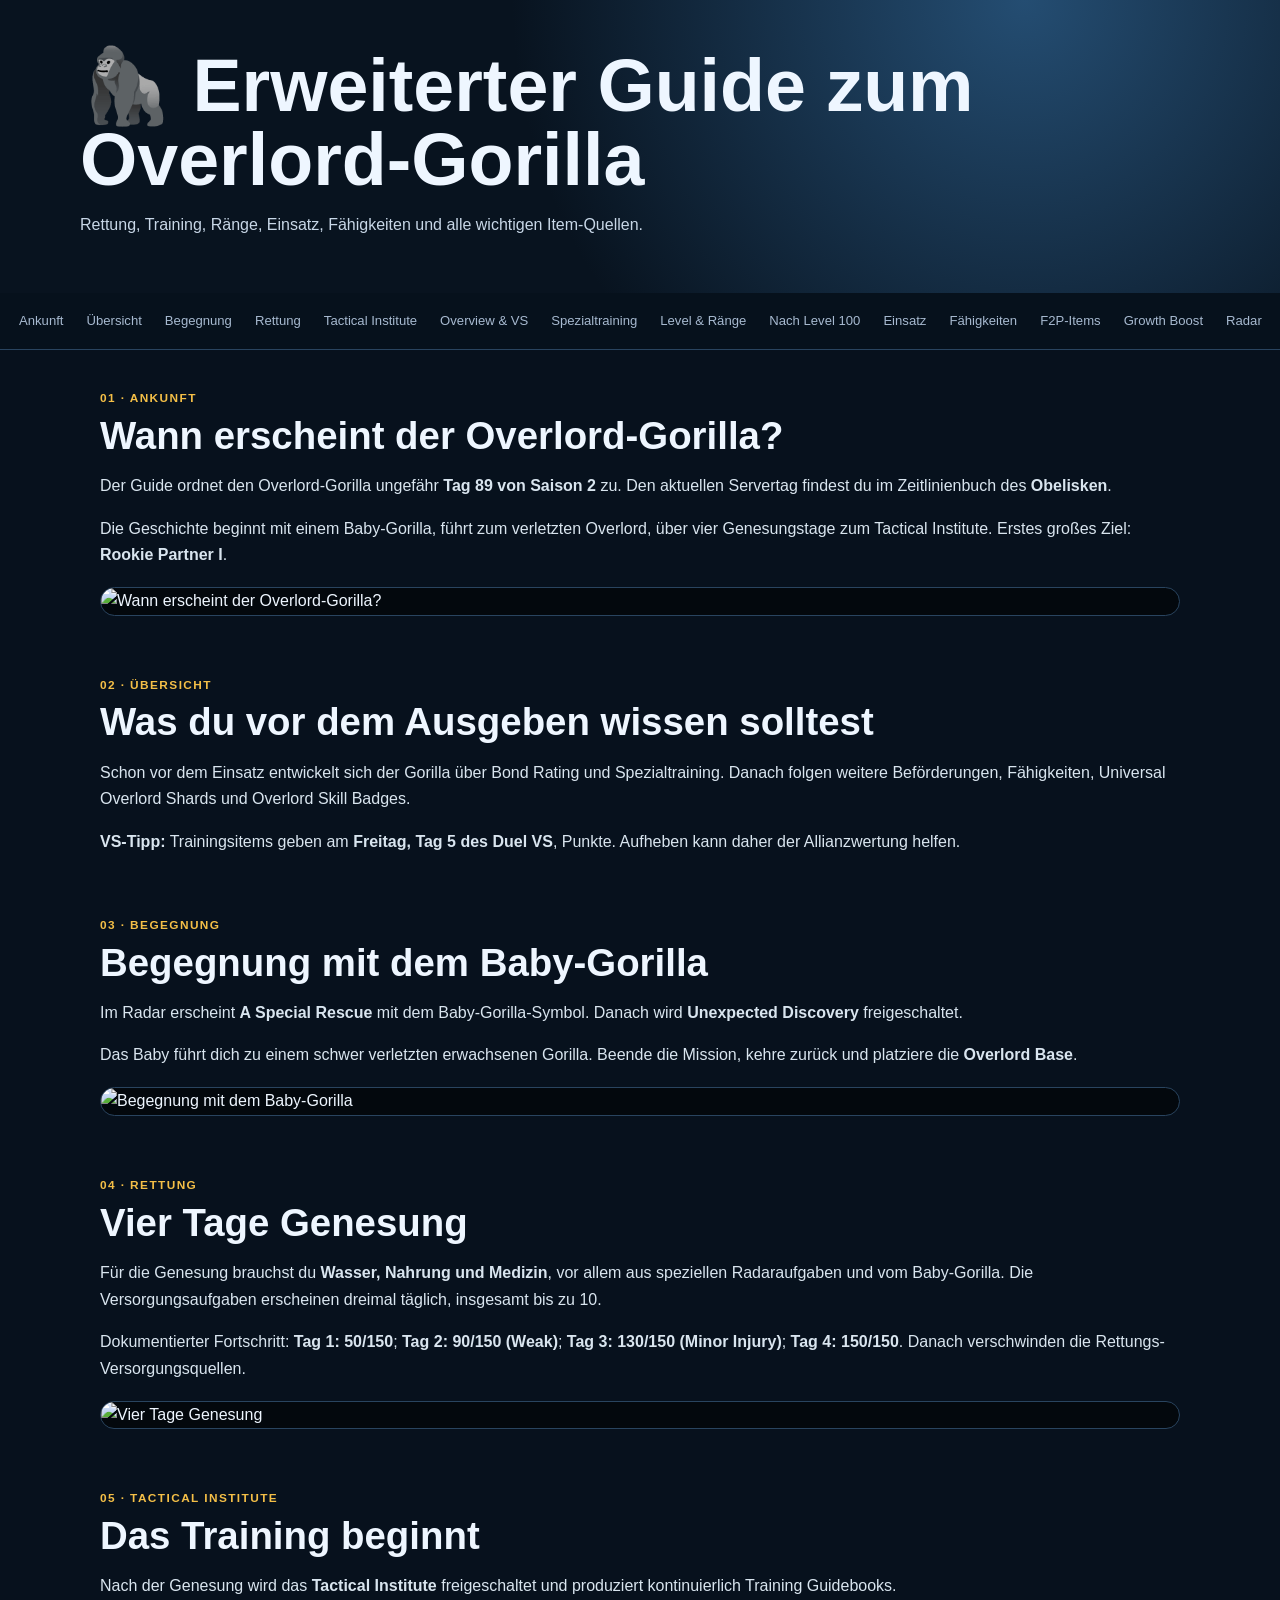
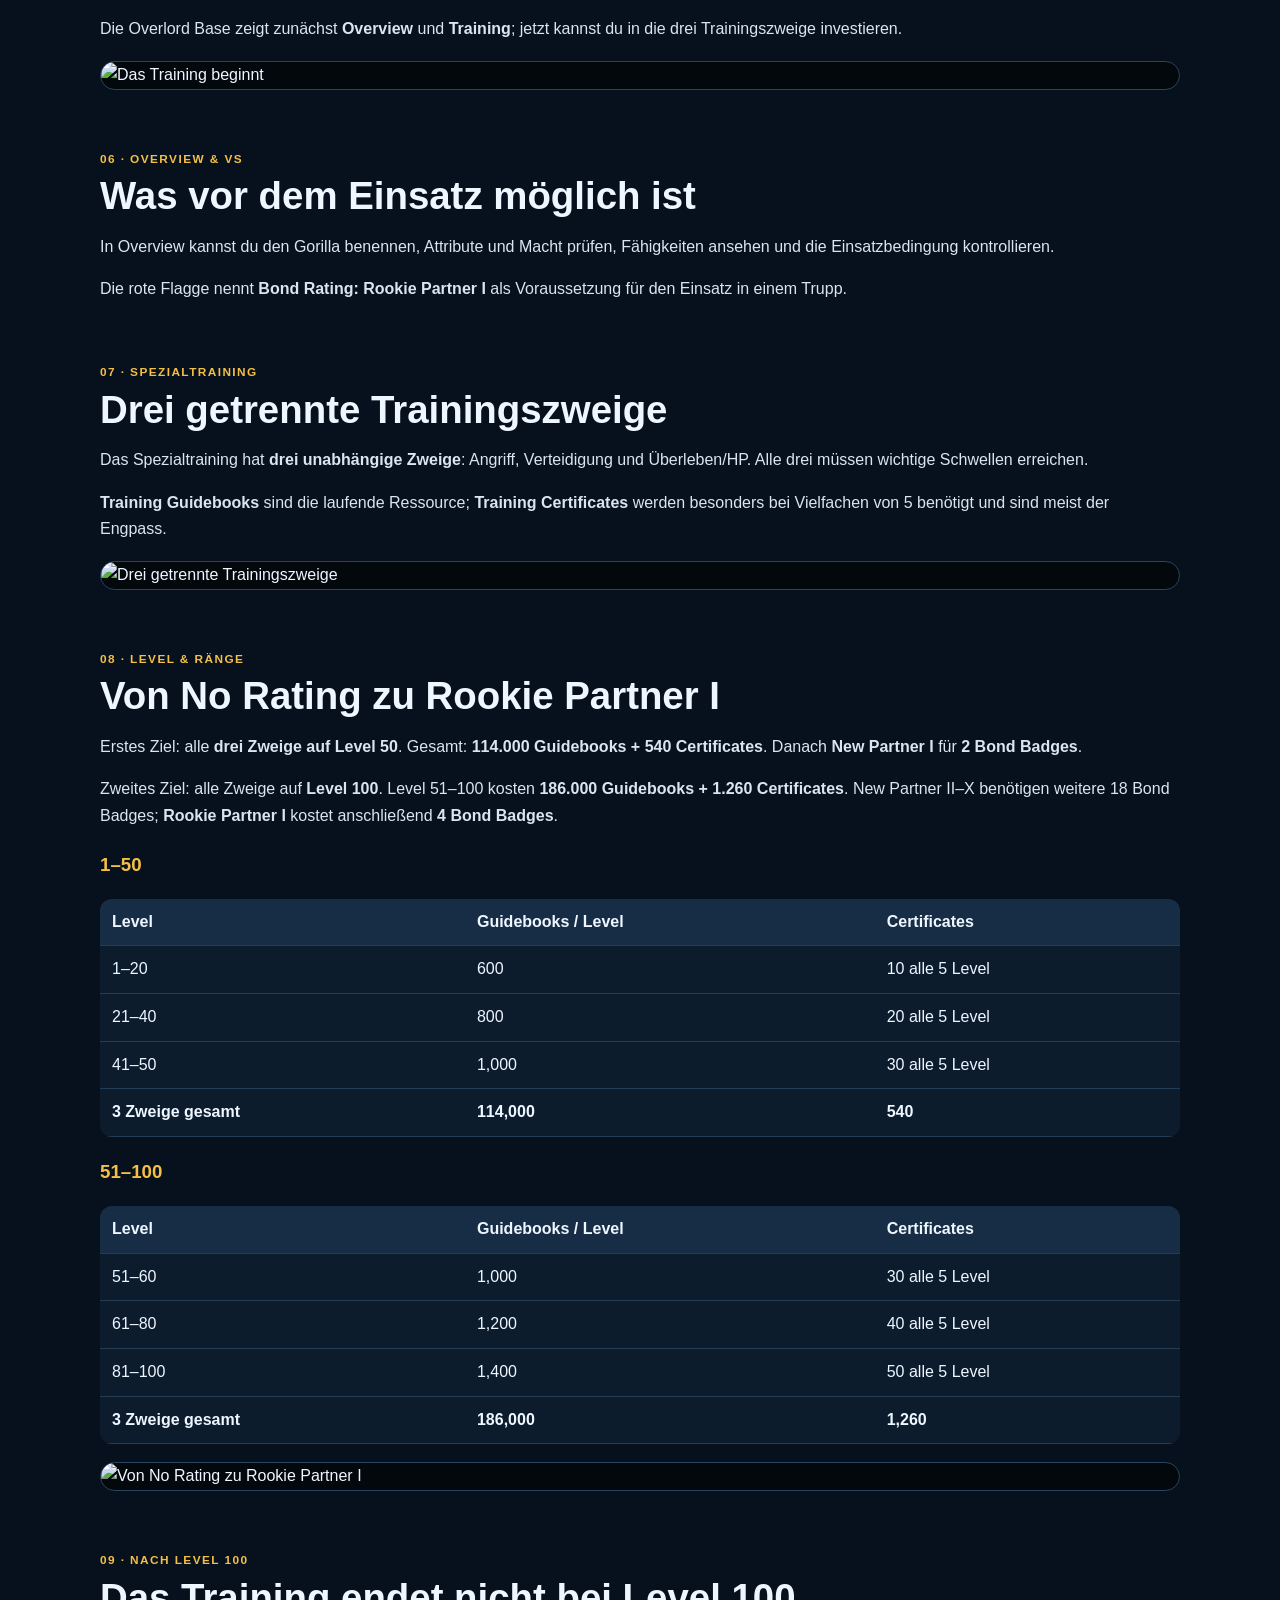
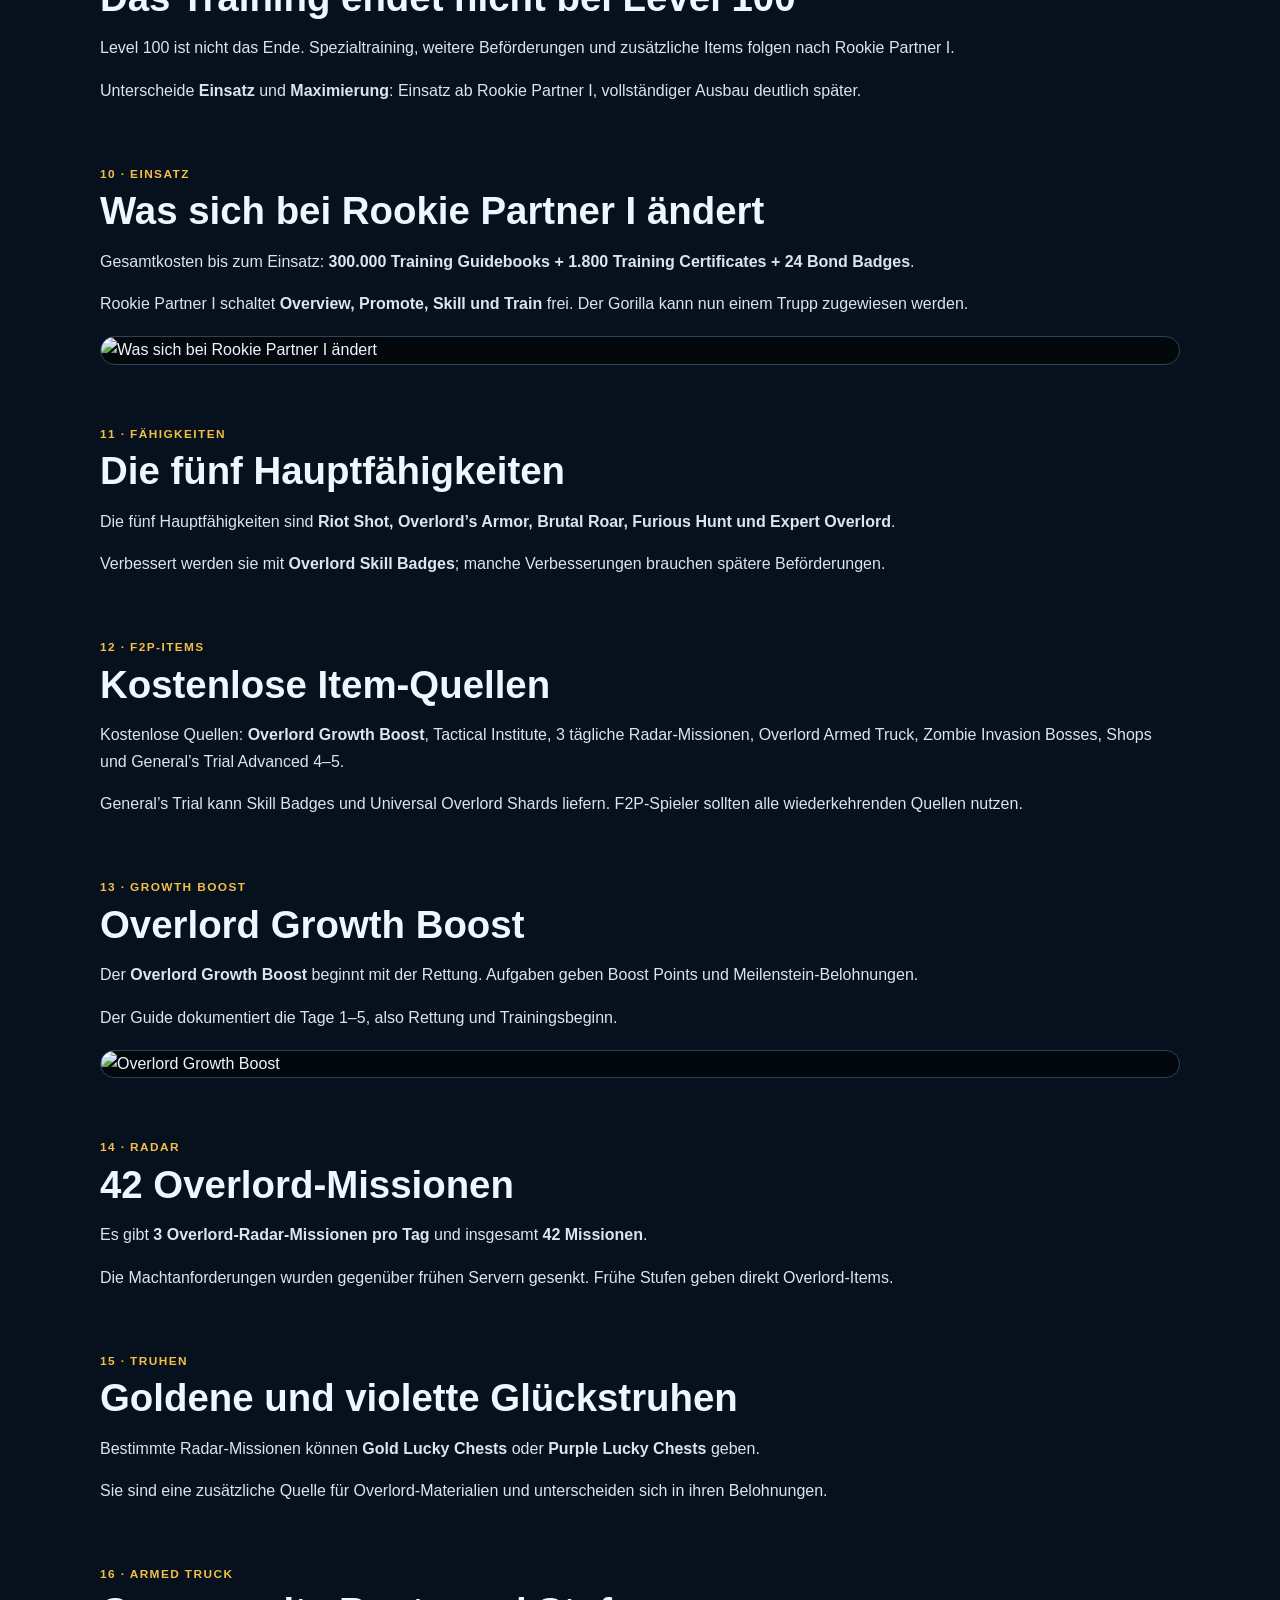
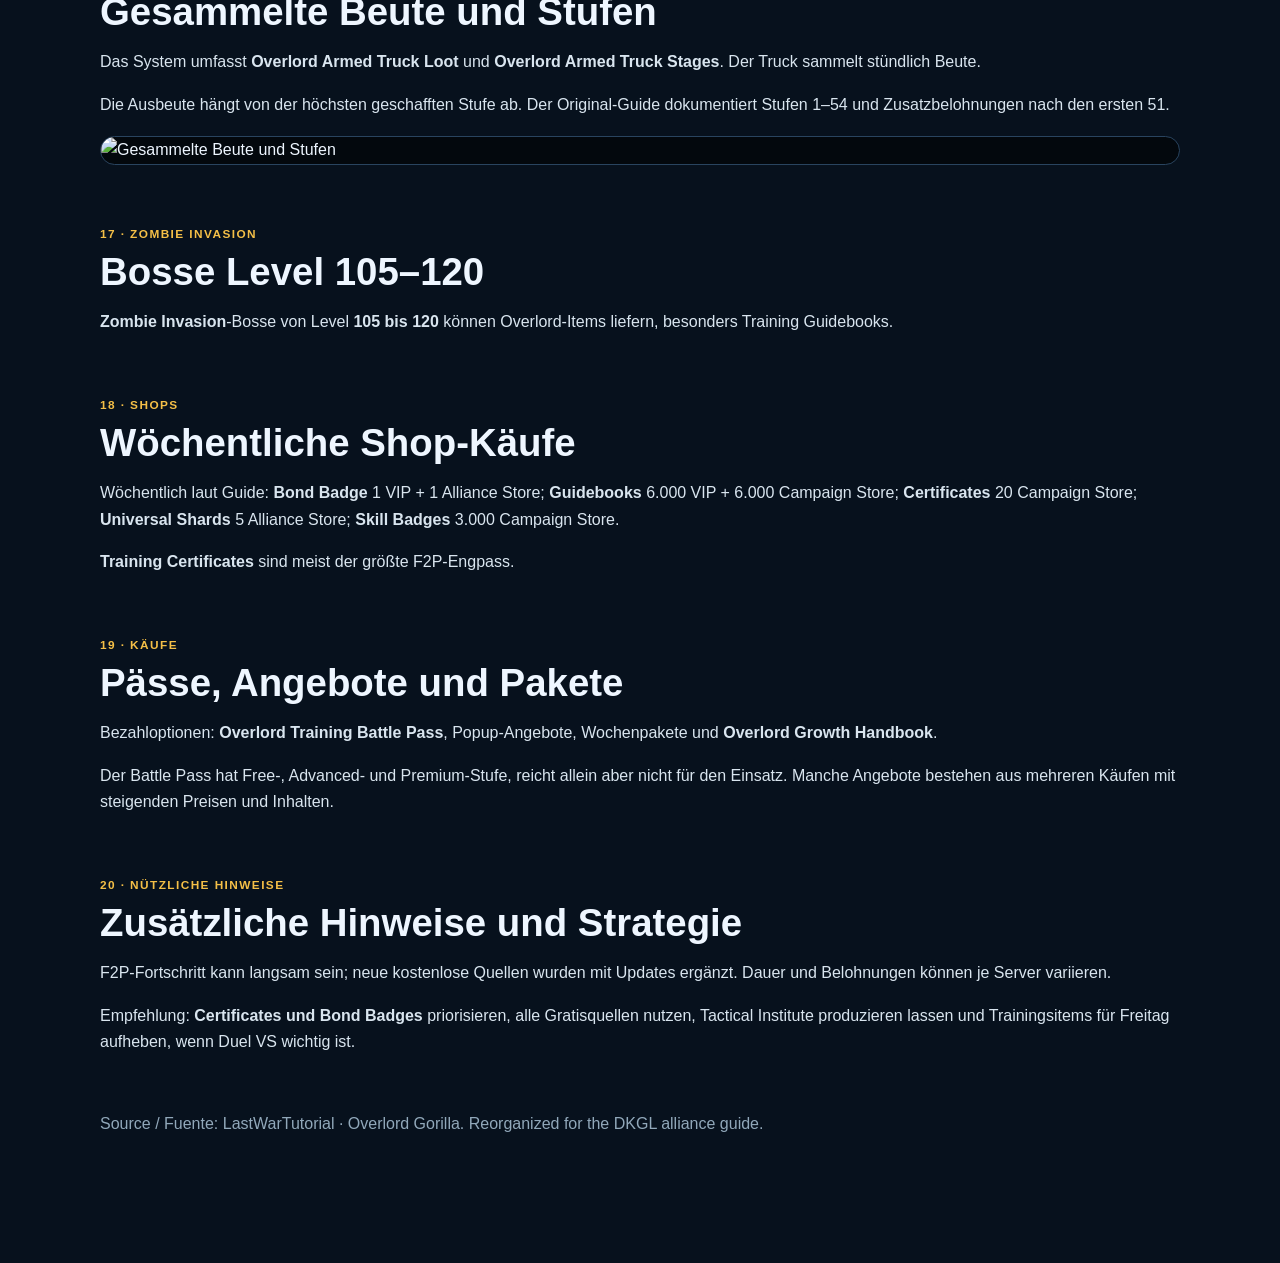
==== gorilla-guide-de.html @ 1a801346 "Add files via upload" ====
<!doctype html><html lang="de"><head><meta charset="utf-8"><meta name="viewport" content="width=device-width,initial-scale=1"><title>Erweiterter Guide zum Overlord-Gorilla</title><style>
:root{--bg:#07111d;--panel:#102338;--line:#29445f;--text:#eef6ff;--muted:#a7bad0;--gold:#f4bf47}*{box-sizing:border-box}html{scroll-behavior:smooth}body{margin:0;background:#07111d;color:var(--text);font-family:Inter,Segoe UI,Arial,sans-serif;line-height:1.67}header{padding:38px 24px;background:radial-gradient(circle at 80% 0,#244d72,transparent 32rem),#08131f}.wrap{max-width:1120px;margin:auto}h1{font-size:clamp(2.3rem,6vw,4.6rem);margin:.15em 0;line-height:1}header p{color:#c8d7e7;max-width:800px}nav{position:sticky;top:0;z-index:3;display:flex;gap:5px;overflow:auto;padding:10px;background:#07111df0;border-bottom:1px solid var(--line)}nav a{white-space:nowrap;text-decoration:none;color:var(--muted);padding:7px 9px;border-radius:8px;font-size:.82rem}nav a:hover{background:#12253a;color:white}main{max-width:1120px;margin:auto;padding:34px 20px 70px}section{margin-bottom:55px;scroll-margin-top:65px}h2{font-size:clamp(1.6rem,3vw,2.5rem);line-height:1.1;margin:.25rem 0 1rem}h3{color:var(--gold)}.eyebrow{color:var(--gold);font-size:.74rem;font-weight:900;letter-spacing:.12em;text-transform:uppercase}p{color:#d9e5ef}figure{margin:18px 0;border:1px solid var(--line);border-radius:16px;overflow:hidden;background:#03080d}figure img{display:block;width:100%;max-height:650px;object-fit:contain}table{width:100%;border-collapse:collapse;background:#0d1c2d;margin:15px 0;border-radius:12px;overflow:hidden}th,td{padding:10px 12px;border-bottom:1px solid #243d57;text-align:left}th{background:#172d46}@media(max-width:600px){main{padding:25px 13px 60px}}</style></head><body><header><div class="wrap"><h1>🦍 Erweiterter Guide zum Overlord-Gorilla</h1><p>Rettung, Training, Ränge, Einsatz, Fähigkeiten und alle wichtigen Item-Quellen.</p></div></header><nav><a href="#s1">Ankunft</a><a href="#s2">Übersicht</a><a href="#s3">Begegnung</a><a href="#s4">Rettung</a><a href="#s5">Tactical Institute</a><a href="#s6">Overview & VS</a><a href="#s7">Spezialtraining</a><a href="#s8">Level & Ränge</a><a href="#s9">Nach Level 100</a><a href="#s10">Einsatz</a><a href="#s11">Fähigkeiten</a><a href="#s12">F2P-Items</a><a href="#s13">Growth Boost</a><a href="#s14">Radar</a><a href="#s15">Truhen</a><a href="#s16">Armed Truck</a><a href="#s17">Zombie Invasion</a><a href="#s18">Shops</a><a href="#s19">Käufe</a><a href="#s20">Nützliche Hinweise</a></nav><main><section id="s1"><span class="eyebrow">01 · Ankunft</span><h2>Wann erscheint der Overlord-Gorilla?</h2><p>Der Guide ordnet den Overlord-Gorilla ungefähr <b>Tag 89 von Saison 2</b> zu. Den aktuellen Servertag findest du im Zeitlinienbuch des <b>Obelisken</b>.</p><p>Die Geschichte beginnt mit einem Baby-Gorilla, führt zum verletzten Overlord, über vier Genesungstage zum Tactical Institute. Erstes großes Ziel: <b>Rookie Partner I</b>.</p><figure><img loading="lazy" src="gorilla-radar-start.png" alt="Wann erscheint der Overlord-Gorilla?"></figure></section><section id="s2"><span class="eyebrow">02 · Übersicht</span><h2>Was du vor dem Ausgeben wissen solltest</h2><p>Schon vor dem Einsatz entwickelt sich der Gorilla über Bond Rating und Spezialtraining. Danach folgen weitere Beförderungen, Fähigkeiten, Universal Overlord Shards und Overlord Skill Badges.</p><p><b>VS-Tipp:</b> Trainingsitems geben am <b>Freitag, Tag 5 des Duel VS</b>, Punkte. Aufheben kann daher der Allianzwertung helfen.</p></section><section id="s3"><span class="eyebrow">03 · Begegnung</span><h2>Begegnung mit dem Baby-Gorilla</h2><p>Im Radar erscheint <b>A Special Rescue</b> mit dem Baby-Gorilla-Symbol. Danach wird <b>Unexpected Discovery</b> freigeschaltet.</p><p>Das Baby führt dich zu einem schwer verletzten erwachsenen Gorilla. Beende die Mission, kehre zurück und platziere die <b>Overlord Base</b>.</p><figure><img loading="lazy" src="gorilla-special-rescue.png" alt="Begegnung mit dem Baby-Gorilla"></figure></section><section id="s4"><span class="eyebrow">04 · Rettung</span><h2>Vier Tage Genesung</h2><p>Für die Genesung brauchst du <b>Wasser, Nahrung und Medizin</b>, vor allem aus speziellen Radaraufgaben und vom Baby-Gorilla. Die Versorgungsaufgaben erscheinen dreimal täglich, insgesamt bis zu 10.</p><p>Dokumentierter Fortschritt: <b>Tag 1: 50/150</b>; <b>Tag 2: 90/150 (Weak)</b>; <b>Tag 3: 130/150 (Minor Injury)</b>; <b>Tag 4: 150/150</b>. Danach verschwinden die Rettungs-Versorgungsquellen.</p><figure><img loading="lazy" src="gorilla-recovery.png" alt="Vier Tage Genesung"></figure></section><section id="s5"><span class="eyebrow">05 · Tactical Institute</span><h2>Das Training beginnt</h2><p>Nach der Genesung wird das <b>Tactical Institute</b> freigeschaltet und produziert kontinuierlich Training Guidebooks.</p><p>Die Overlord Base zeigt zunächst <b>Overview</b> und <b>Training</b>; jetzt kannst du in die drei Trainingszweige investieren.</p><figure><img loading="lazy" src="gorilla-recovery-complete.png" alt="Das Training beginnt"></figure></section><section id="s6"><span class="eyebrow">06 · Overview & VS</span><h2>Was vor dem Einsatz möglich ist</h2><p>In Overview kannst du den Gorilla benennen, Attribute und Macht prüfen, Fähigkeiten ansehen und die Einsatzbedingung kontrollieren.</p><p>Die rote Flagge nennt <b>Bond Rating: Rookie Partner I</b> als Voraussetzung für den Einsatz in einem Trupp.</p></section><section id="s7"><span class="eyebrow">07 · Spezialtraining</span><h2>Drei getrennte Trainingszweige</h2><p>Das Spezialtraining hat <b>drei unabhängige Zweige</b>: Angriff, Verteidigung und Überleben/HP. Alle drei müssen wichtige Schwellen erreichen.</p><p><b>Training Guidebooks</b> sind die laufende Ressource; <b>Training Certificates</b> werden besonders bei Vielfachen von 5 benötigt und sind meist der Engpass.</p><figure><img loading="lazy" src="gorilla-bond-training.png" alt="Drei getrennte Trainingszweige"></figure></section><section id="s8"><span class="eyebrow">08 · Level & Ränge</span><h2>Von No Rating zu Rookie Partner I</h2><p>Erstes Ziel: alle <b>drei Zweige auf Level 50</b>. Gesamt: <b>114.000 Guidebooks + 540 Certificates</b>. Danach <b>New Partner I</b> für <b>2 Bond Badges</b>.</p><p>Zweites Ziel: alle Zweige auf <b>Level 100</b>. Level 51–100 kosten <b>186.000 Guidebooks + 1.260 Certificates</b>. New Partner II–X benötigen weitere 18 Bond Badges; <b>Rookie Partner I</b> kostet anschließend <b>4 Bond Badges</b>.</p><h3>1–50</h3><table><tr><th>Level</th><th>Guidebooks / Level</th><th>Certificates</th></tr><tr><td>1–20</td><td>600</td><td>10 alle 5 Level</td></tr><tr><td>21–40</td><td>800</td><td>20 alle 5 Level</td></tr><tr><td>41–50</td><td>1,000</td><td>30 alle 5 Level</td></tr><tr><td><b>3 Zweige gesamt</b></td><td><b>114,000</b></td><td><b>540</b></td></tr></table><h3>51–100</h3><table><tr><th>Level</th><th>Guidebooks / Level</th><th>Certificates</th></tr><tr><td>51–60</td><td>1,000</td><td>30 alle 5 Level</td></tr><tr><td>61–80</td><td>1,200</td><td>40 alle 5 Level</td></tr><tr><td>81–100</td><td>1,400</td><td>50 alle 5 Level</td></tr><tr><td><b>3 Zweige gesamt</b></td><td><b>186,000</b></td><td><b>1,260</b></td></tr></table><figure><img loading="lazy" src="gorilla-level50-promotion.png" alt="Von No Rating zu Rookie Partner I"></figure></section><section id="s9"><span class="eyebrow">09 · Nach Level 100</span><h2>Das Training endet nicht bei Level 100</h2><p>Level 100 ist nicht das Ende. Spezialtraining, weitere Beförderungen und zusätzliche Items folgen nach Rookie Partner I.</p><p>Unterscheide <b>Einsatz</b> und <b>Maximierung</b>: Einsatz ab Rookie Partner I, vollständiger Ausbau deutlich später.</p></section><section id="s10"><span class="eyebrow">10 · Einsatz</span><h2>Was sich bei Rookie Partner I ändert</h2><p>Gesamtkosten bis zum Einsatz: <b>300.000 Training Guidebooks + 1.800 Training Certificates + 24 Bond Badges</b>.</p><p>Rookie Partner I schaltet <b>Overview, Promote, Skill und Train</b> frei. Der Gorilla kann nun einem Trupp zugewiesen werden.</p><figure><img loading="lazy" src="gorilla-rookie-promotion.png" alt="Was sich bei Rookie Partner I ändert"></figure></section><section id="s11"><span class="eyebrow">11 · Fähigkeiten</span><h2>Die fünf Hauptfähigkeiten</h2><p>Die fünf Hauptfähigkeiten sind <b>Riot Shot, Overlord’s Armor, Brutal Roar, Furious Hunt und Expert Overlord</b>.</p><p>Verbessert werden sie mit <b>Overlord Skill Badges</b>; manche Verbesserungen brauchen spätere Beförderungen.</p></section><section id="s12"><span class="eyebrow">12 · F2P-Items</span><h2>Kostenlose Item-Quellen</h2><p>Kostenlose Quellen: <b>Overlord Growth Boost</b>, Tactical Institute, 3 tägliche Radar-Missionen, Overlord Armed Truck, Zombie Invasion Bosses, Shops und General’s Trial Advanced 4–5.</p><p>General’s Trial kann Skill Badges und Universal Overlord Shards liefern. F2P-Spieler sollten alle wiederkehrenden Quellen nutzen.</p></section><section id="s13"><span class="eyebrow">13 · Growth Boost</span><h2>Overlord Growth Boost</h2><p>Der <b>Overlord Growth Boost</b> beginnt mit der Rettung. Aufgaben geben Boost Points und Meilenstein-Belohnungen.</p><p>Der Guide dokumentiert die Tage 1–5, also Rettung und Trainingsbeginn.</p><figure><img loading="lazy" src="gorilla-growth-boost.png" alt="Overlord Growth Boost"></figure></section><section id="s14"><span class="eyebrow">14 · Radar</span><h2>42 Overlord-Missionen</h2><p>Es gibt <b>3 Overlord-Radar-Missionen pro Tag</b> und insgesamt <b>42 Missionen</b>.</p><p>Die Machtanforderungen wurden gegenüber frühen Servern gesenkt. Frühe Stufen geben direkt Overlord-Items.</p></section><section id="s15"><span class="eyebrow">15 · Truhen</span><h2>Goldene und violette Glückstruhen</h2><p>Bestimmte Radar-Missionen können <b>Gold Lucky Chests</b> oder <b>Purple Lucky Chests</b> geben.</p><p>Sie sind eine zusätzliche Quelle für Overlord-Materialien und unterscheiden sich in ihren Belohnungen.</p></section><section id="s16"><span class="eyebrow">16 · Armed Truck</span><h2>Gesammelte Beute und Stufen</h2><p>Das System umfasst <b>Overlord Armed Truck Loot</b> und <b>Overlord Armed Truck Stages</b>. Der Truck sammelt stündlich Beute.</p><p>Die Ausbeute hängt von der höchsten geschafften Stufe ab. Der Original-Guide dokumentiert Stufen 1–54 und Zusatzbelohnungen nach den ersten 51.</p><figure><img loading="lazy" src="gorilla-armed-truck.png" alt="Gesammelte Beute und Stufen"></figure></section><section id="s17"><span class="eyebrow">17 · Zombie Invasion</span><h2>Bosse Level 105–120</h2><p><b>Zombie Invasion</b>-Bosse von Level <b>105 bis 120</b> können Overlord-Items liefern, besonders Training Guidebooks.</p></section><section id="s18"><span class="eyebrow">18 · Shops</span><h2>Wöchentliche Shop-Käufe</h2><p>Wöchentlich laut Guide: <b>Bond Badge</b> 1 VIP + 1 Alliance Store; <b>Guidebooks</b> 6.000 VIP + 6.000 Campaign Store; <b>Certificates</b> 20 Campaign Store; <b>Universal Shards</b> 5 Alliance Store; <b>Skill Badges</b> 3.000 Campaign Store.</p><p><b>Training Certificates</b> sind meist der größte F2P-Engpass.</p></section><section id="s19"><span class="eyebrow">19 · Käufe</span><h2>Pässe, Angebote und Pakete</h2><p>Bezahloptionen: <b>Overlord Training Battle Pass</b>, Popup-Angebote, Wochenpakete und <b>Overlord Growth Handbook</b>.</p><p>Der Battle Pass hat Free-, Advanced- und Premium-Stufe, reicht allein aber nicht für den Einsatz. Manche Angebote bestehen aus mehreren Käufen mit steigenden Preisen und Inhalten.</p></section><section id="s20"><span class="eyebrow">20 · Nützliche Hinweise</span><h2>Zusätzliche Hinweise und Strategie</h2><p>F2P-Fortschritt kann langsam sein; neue kostenlose Quellen wurden mit Updates ergänzt. Dauer und Belohnungen können je Server variieren.</p><p>Empfehlung: <b>Certificates und Bond Badges</b> priorisieren, alle Gratisquellen nutzen, Tactical Institute produzieren lassen und Trainingsitems für Freitag aufheben, wenn Duel VS wichtig ist.</p></section><section><p style="color:#91a8ba">Source / Fuente: LastWarTutorial · Overlord Gorilla. Reorganized for the DKGL alliance guide.</p></section></main></body></html>
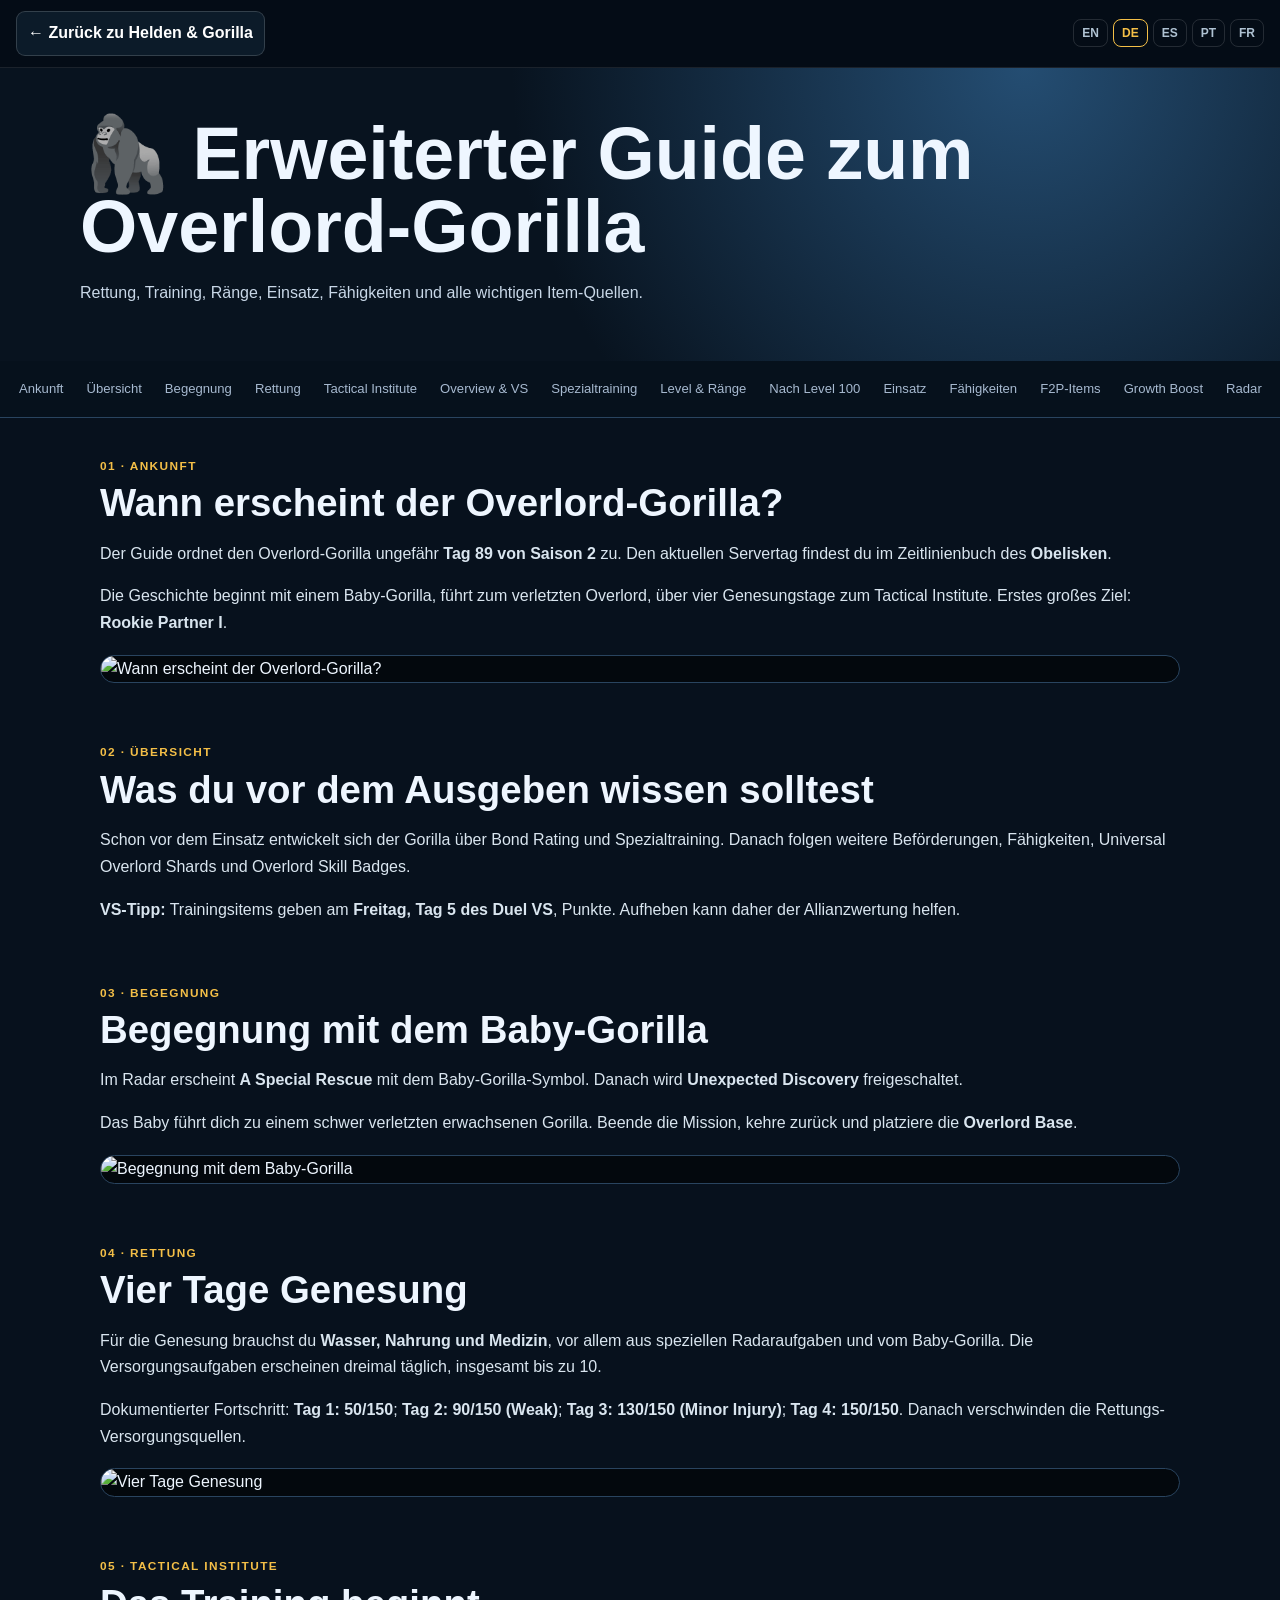
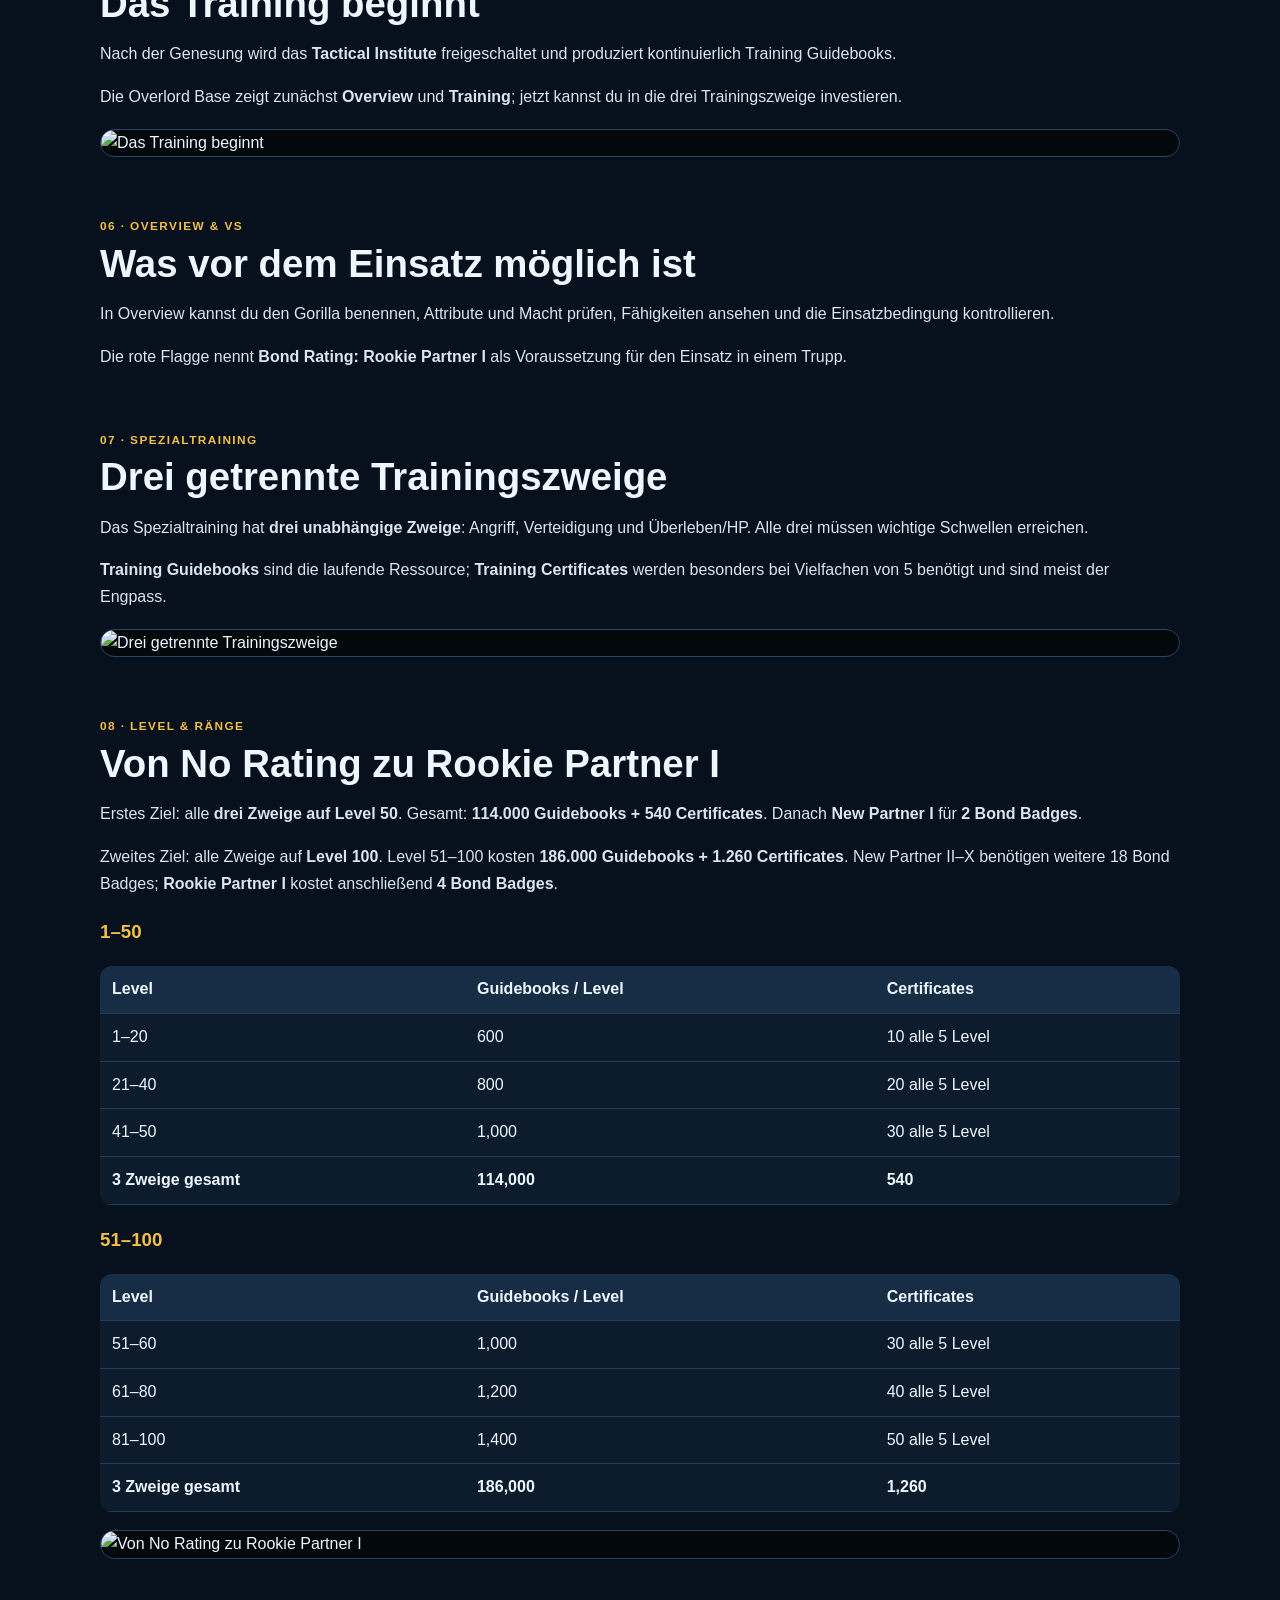
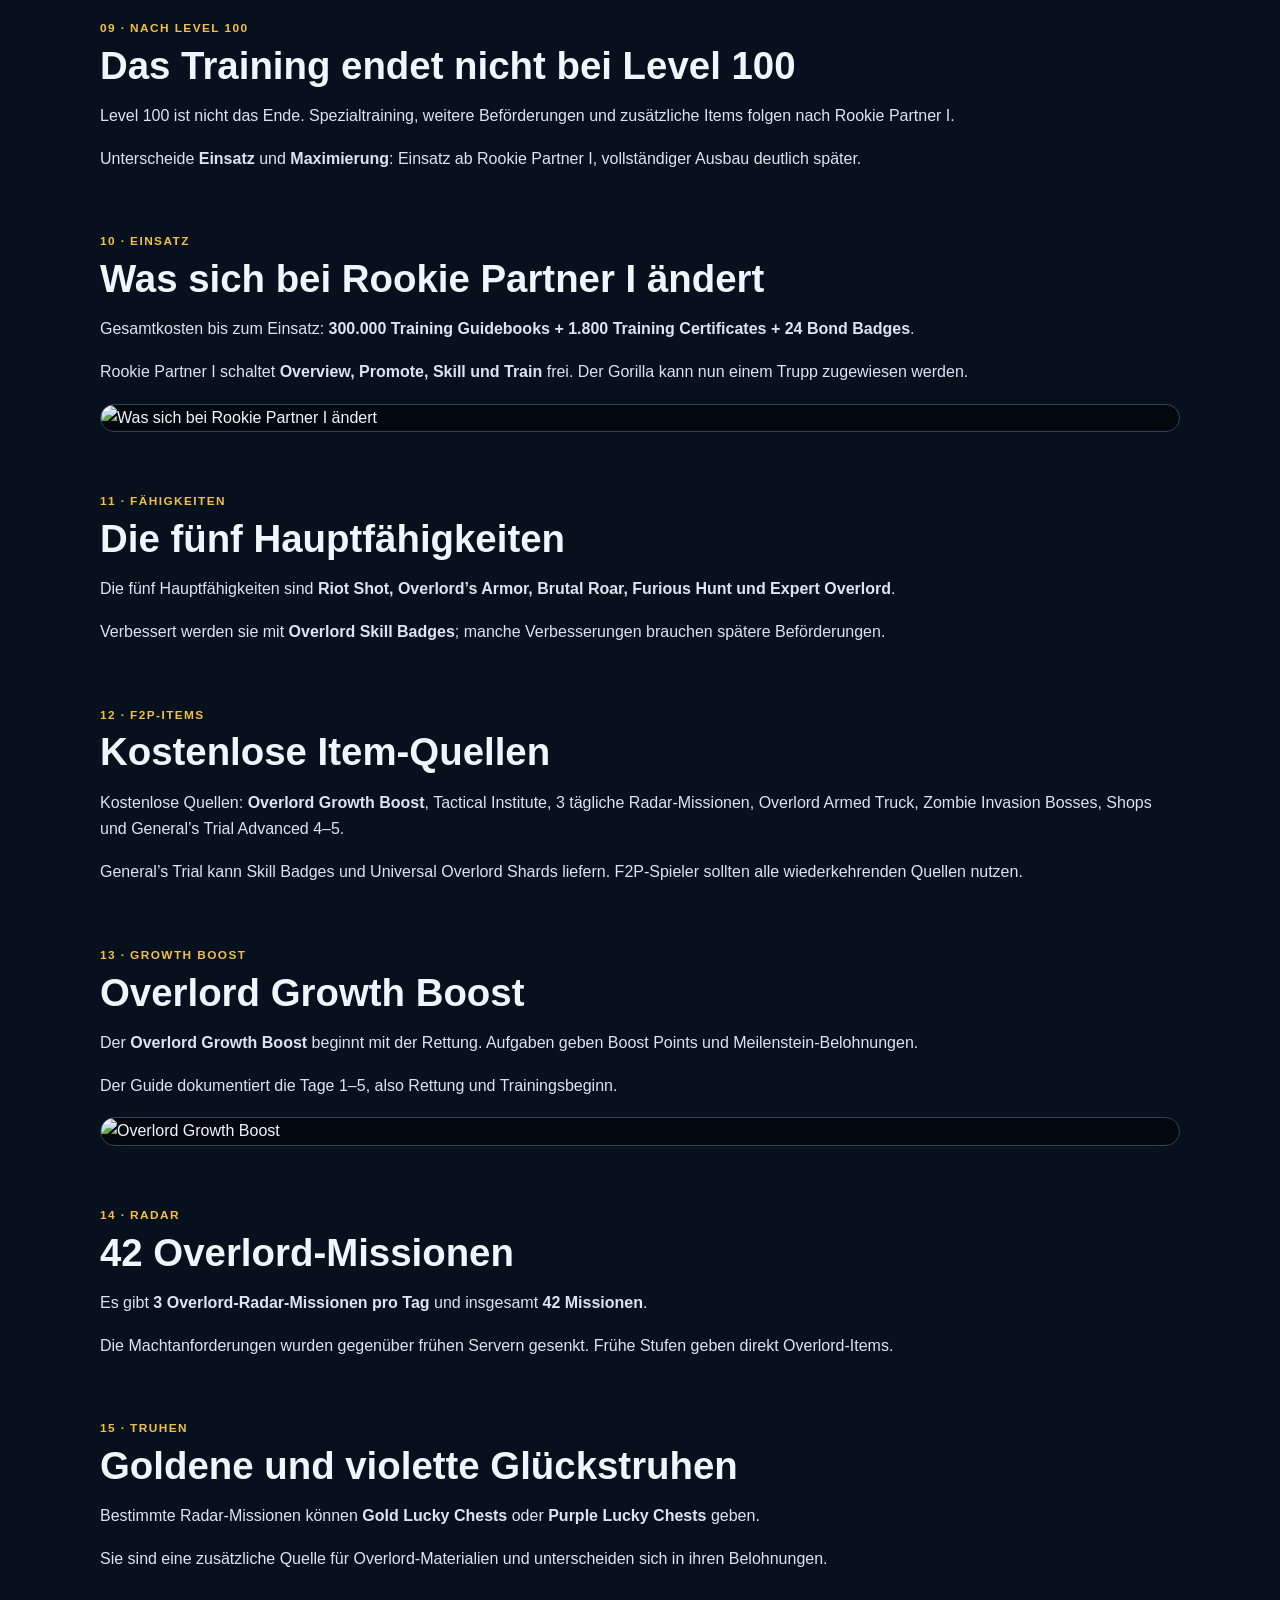
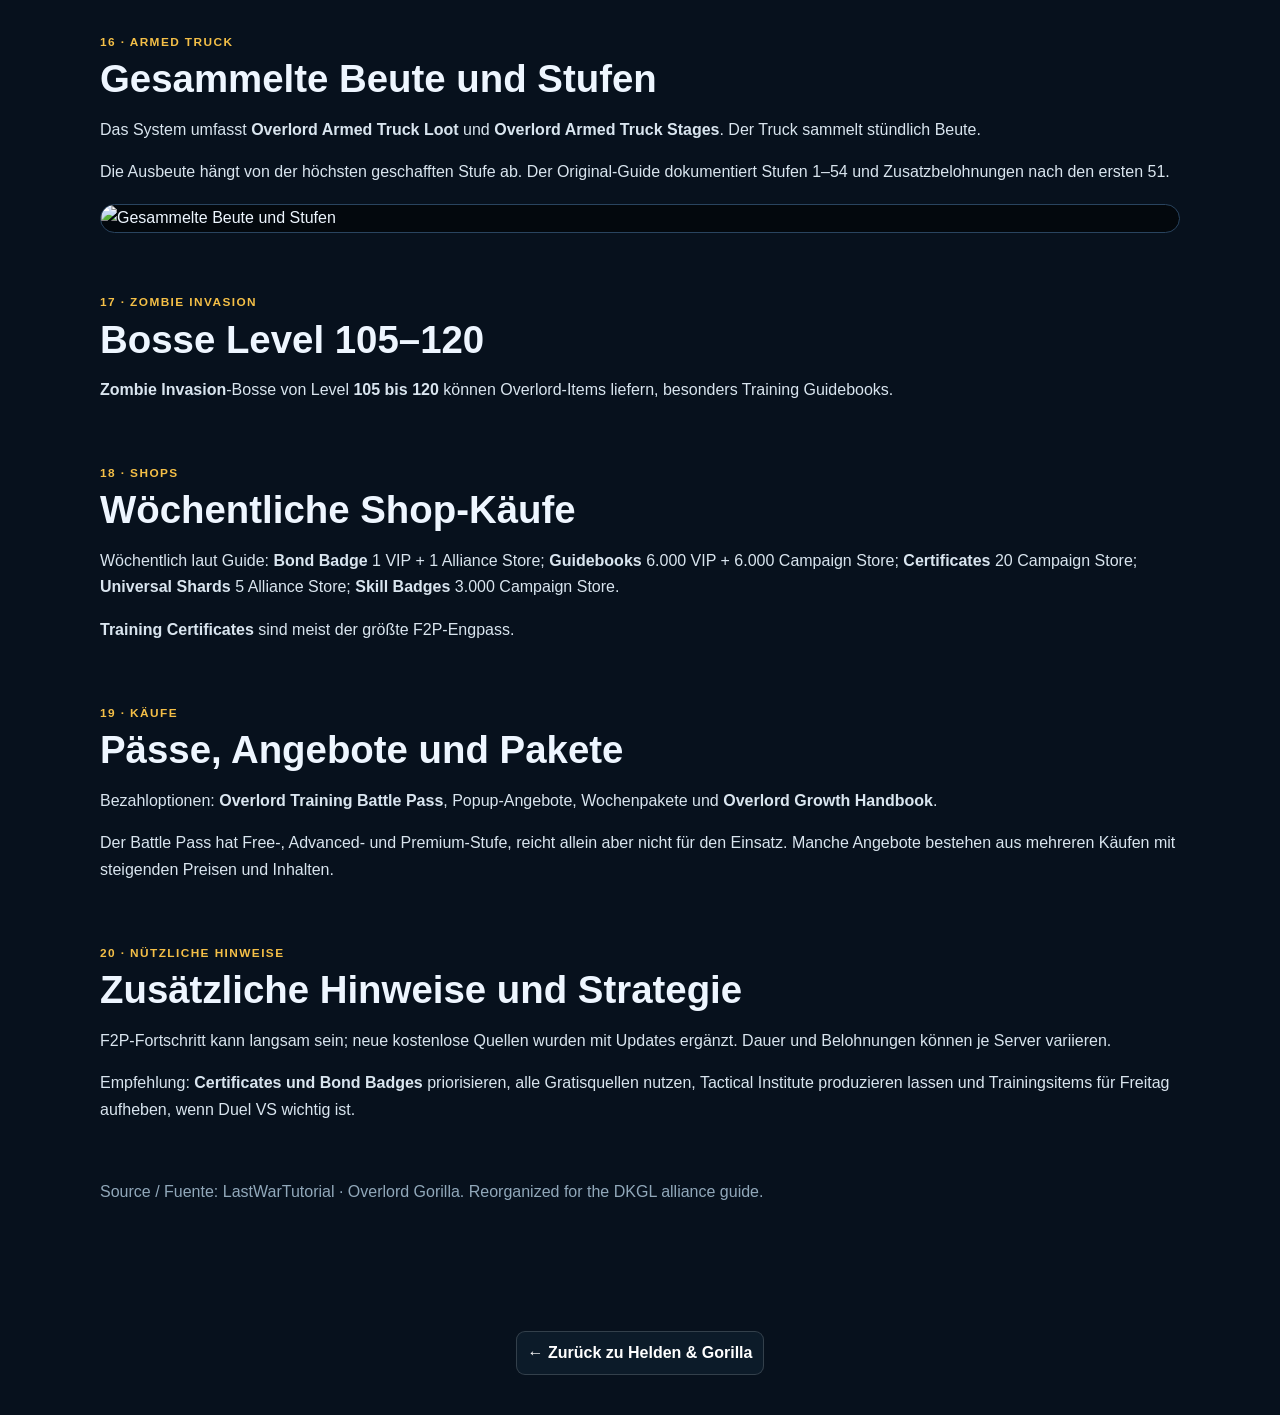
==== commit ff0d9017: "Add files via upload" ====
--- a/gorilla-guide-de.html
+++ b/gorilla-guide-de.html
@@ -1,2 +1,9 @@
 <!doctype html><html lang="de"><head><meta charset="utf-8"><meta name="viewport" content="width=device-width,initial-scale=1"><title>Erweiterter Guide zum Overlord-Gorilla</title><style>
-:root{--bg:#07111d;--panel:#102338;--line:#29445f;--text:#eef6ff;--muted:#a7bad0;--gold:#f4bf47}*{box-sizing:border-box}html{scroll-behavior:smooth}body{margin:0;background:#07111d;color:var(--text);font-family:Inter,Segoe UI,Arial,sans-serif;line-height:1.67}header{padding:38px 24px;background:radial-gradient(circle at 80% 0,#244d72,transparent 32rem),#08131f}.wrap{max-width:1120px;margin:auto}h1{font-size:clamp(2.3rem,6vw,4.6rem);margin:.15em 0;line-height:1}header p{color:#c8d7e7;max-width:800px}nav{position:sticky;top:0;z-index:3;display:flex;gap:5px;overflow:auto;padding:10px;background:#07111df0;border-bottom:1px solid var(--line)}nav a{white-space:nowrap;text-decoration:none;color:var(--muted);padding:7px 9px;border-radius:8px;font-size:.82rem}nav a:hover{background:#12253a;color:white}main{max-width:1120px;margin:auto;padding:34px 20px 70px}section{margin-bottom:55px;scroll-margin-top:65px}h2{font-size:clamp(1.6rem,3vw,2.5rem);line-height:1.1;margin:.25rem 0 1rem}h3{color:var(--gold)}.eyebrow{color:var(--gold);font-size:.74rem;font-weight:900;letter-spacing:.12em;text-transform:uppercase}p{color:#d9e5ef}figure{margin:18px 0;border:1px solid var(--line);border-radius:16px;overflow:hidden;background:#03080d}figure img{display:block;width:100%;max-height:650px;object-fit:contain}table{width:100%;border-collapse:collapse;background:#0d1c2d;margin:15px 0;border-radius:12px;overflow:hidden}th,td{padding:10px 12px;border-bottom:1px solid #243d57;text-align:left}th{background:#172d46}@media(max-width:600px){main{padding:25px 13px 60px}}</style></head><body><header><div class="wrap"><h1>🦍 Erweiterter Guide zum Overlord-Gorilla</h1><p>Rettung, Training, Ränge, Einsatz, Fähigkeiten und alle wichtigen Item-Quellen.</p></div></header><nav><a href="#s1">Ankunft</a><a href="#s2">Übersicht</a><a href="#s3">Begegnung</a><a href="#s4">Rettung</a><a href="#s5">Tactical Institute</a><a href="#s6">Overview & VS</a><a href="#s7">Spezialtraining</a><a href="#s8">Level & Ränge</a><a href="#s9">Nach Level 100</a><a href="#s10">Einsatz</a><a href="#s11">Fähigkeiten</a><a href="#s12">F2P-Items</a><a href="#s13">Growth Boost</a><a href="#s14">Radar</a><a href="#s15">Truhen</a><a href="#s16">Armed Truck</a><a href="#s17">Zombie Invasion</a><a href="#s18">Shops</a><a href="#s19">Käufe</a><a href="#s20">Nützliche Hinweise</a></nav><main><section id="s1"><span class="eyebrow">01 · Ankunft</span><h2>Wann erscheint der Overlord-Gorilla?</h2><p>Der Guide ordnet den Overlord-Gorilla ungefähr <b>Tag 89 von Saison 2</b> zu. Den aktuellen Servertag findest du im Zeitlinienbuch des <b>Obelisken</b>.</p><p>Die Geschichte beginnt mit einem Baby-Gorilla, führt zum verletzten Overlord, über vier Genesungstage zum Tactical Institute. Erstes großes Ziel: <b>Rookie Partner I</b>.</p><figure><img loading="lazy" src="gorilla-radar-start.png" alt="Wann erscheint der Overlord-Gorilla?"></figure></section><section id="s2"><span class="eyebrow">02 · Übersicht</span><h2>Was du vor dem Ausgeben wissen solltest</h2><p>Schon vor dem Einsatz entwickelt sich der Gorilla über Bond Rating und Spezialtraining. Danach folgen weitere Beförderungen, Fähigkeiten, Universal Overlord Shards und Overlord Skill Badges.</p><p><b>VS-Tipp:</b> Trainingsitems geben am <b>Freitag, Tag 5 des Duel VS</b>, Punkte. Aufheben kann daher der Allianzwertung helfen.</p></section><section id="s3"><span class="eyebrow">03 · Begegnung</span><h2>Begegnung mit dem Baby-Gorilla</h2><p>Im Radar erscheint <b>A Special Rescue</b> mit dem Baby-Gorilla-Symbol. Danach wird <b>Unexpected Discovery</b> freigeschaltet.</p><p>Das Baby führt dich zu einem schwer verletzten erwachsenen Gorilla. Beende die Mission, kehre zurück und platziere die <b>Overlord Base</b>.</p><figure><img loading="lazy" src="gorilla-special-rescue.png" alt="Begegnung mit dem Baby-Gorilla"></figure></section><section id="s4"><span class="eyebrow">04 · Rettung</span><h2>Vier Tage Genesung</h2><p>Für die Genesung brauchst du <b>Wasser, Nahrung und Medizin</b>, vor allem aus speziellen Radaraufgaben und vom Baby-Gorilla. Die Versorgungsaufgaben erscheinen dreimal täglich, insgesamt bis zu 10.</p><p>Dokumentierter Fortschritt: <b>Tag 1: 50/150</b>; <b>Tag 2: 90/150 (Weak)</b>; <b>Tag 3: 130/150 (Minor Injury)</b>; <b>Tag 4: 150/150</b>. Danach verschwinden die Rettungs-Versorgungsquellen.</p><figure><img loading="lazy" src="gorilla-recovery.png" alt="Vier Tage Genesung"></figure></section><section id="s5"><span class="eyebrow">05 · Tactical Institute</span><h2>Das Training beginnt</h2><p>Nach der Genesung wird das <b>Tactical Institute</b> freigeschaltet und produziert kontinuierlich Training Guidebooks.</p><p>Die Overlord Base zeigt zunächst <b>Overview</b> und <b>Training</b>; jetzt kannst du in die drei Trainingszweige investieren.</p><figure><img loading="lazy" src="gorilla-recovery-complete.png" alt="Das Training beginnt"></figure></section><section id="s6"><span class="eyebrow">06 · Overview & VS</span><h2>Was vor dem Einsatz möglich ist</h2><p>In Overview kannst du den Gorilla benennen, Attribute und Macht prüfen, Fähigkeiten ansehen und die Einsatzbedingung kontrollieren.</p><p>Die rote Flagge nennt <b>Bond Rating: Rookie Partner I</b> als Voraussetzung für den Einsatz in einem Trupp.</p></section><section id="s7"><span class="eyebrow">07 · Spezialtraining</span><h2>Drei getrennte Trainingszweige</h2><p>Das Spezialtraining hat <b>drei unabhängige Zweige</b>: Angriff, Verteidigung und Überleben/HP. Alle drei müssen wichtige Schwellen erreichen.</p><p><b>Training Guidebooks</b> sind die laufende Ressource; <b>Training Certificates</b> werden besonders bei Vielfachen von 5 benötigt und sind meist der Engpass.</p><figure><img loading="lazy" src="gorilla-bond-training.png" alt="Drei getrennte Trainingszweige"></figure></section><section id="s8"><span class="eyebrow">08 · Level & Ränge</span><h2>Von No Rating zu Rookie Partner I</h2><p>Erstes Ziel: alle <b>drei Zweige auf Level 50</b>. Gesamt: <b>114.000 Guidebooks + 540 Certificates</b>. Danach <b>New Partner I</b> für <b>2 Bond Badges</b>.</p><p>Zweites Ziel: alle Zweige auf <b>Level 100</b>. Level 51–100 kosten <b>186.000 Guidebooks + 1.260 Certificates</b>. New Partner II–X benötigen weitere 18 Bond Badges; <b>Rookie Partner I</b> kostet anschließend <b>4 Bond Badges</b>.</p><h3>1–50</h3><table><tr><th>Level</th><th>Guidebooks / Level</th><th>Certificates</th></tr><tr><td>1–20</td><td>600</td><td>10 alle 5 Level</td></tr><tr><td>21–40</td><td>800</td><td>20 alle 5 Level</td></tr><tr><td>41–50</td><td>1,000</td><td>30 alle 5 Level</td></tr><tr><td><b>3 Zweige gesamt</b></td><td><b>114,000</b></td><td><b>540</b></td></tr></table><h3>51–100</h3><table><tr><th>Level</th><th>Guidebooks / Level</th><th>Certificates</th></tr><tr><td>51–60</td><td>1,000</td><td>30 alle 5 Level</td></tr><tr><td>61–80</td><td>1,200</td><td>40 alle 5 Level</td></tr><tr><td>81–100</td><td>1,400</td><td>50 alle 5 Level</td></tr><tr><td><b>3 Zweige gesamt</b></td><td><b>186,000</b></td><td><b>1,260</b></td></tr></table><figure><img loading="lazy" src="gorilla-level50-promotion.png" alt="Von No Rating zu Rookie Partner I"></figure></section><section id="s9"><span class="eyebrow">09 · Nach Level 100</span><h2>Das Training endet nicht bei Level 100</h2><p>Level 100 ist nicht das Ende. Spezialtraining, weitere Beförderungen und zusätzliche Items folgen nach Rookie Partner I.</p><p>Unterscheide <b>Einsatz</b> und <b>Maximierung</b>: Einsatz ab Rookie Partner I, vollständiger Ausbau deutlich später.</p></section><section id="s10"><span class="eyebrow">10 · Einsatz</span><h2>Was sich bei Rookie Partner I ändert</h2><p>Gesamtkosten bis zum Einsatz: <b>300.000 Training Guidebooks + 1.800 Training Certificates + 24 Bond Badges</b>.</p><p>Rookie Partner I schaltet <b>Overview, Promote, Skill und Train</b> frei. Der Gorilla kann nun einem Trupp zugewiesen werden.</p><figure><img loading="lazy" src="gorilla-rookie-promotion.png" alt="Was sich bei Rookie Partner I ändert"></figure></section><section id="s11"><span class="eyebrow">11 · Fähigkeiten</span><h2>Die fünf Hauptfähigkeiten</h2><p>Die fünf Hauptfähigkeiten sind <b>Riot Shot, Overlord’s Armor, Brutal Roar, Furious Hunt und Expert Overlord</b>.</p><p>Verbessert werden sie mit <b>Overlord Skill Badges</b>; manche Verbesserungen brauchen spätere Beförderungen.</p></section><section id="s12"><span class="eyebrow">12 · F2P-Items</span><h2>Kostenlose Item-Quellen</h2><p>Kostenlose Quellen: <b>Overlord Growth Boost</b>, Tactical Institute, 3 tägliche Radar-Missionen, Overlord Armed Truck, Zombie Invasion Bosses, Shops und General’s Trial Advanced 4–5.</p><p>General’s Trial kann Skill Badges und Universal Overlord Shards liefern. F2P-Spieler sollten alle wiederkehrenden Quellen nutzen.</p></section><section id="s13"><span class="eyebrow">13 · Growth Boost</span><h2>Overlord Growth Boost</h2><p>Der <b>Overlord Growth Boost</b> beginnt mit der Rettung. Aufgaben geben Boost Points und Meilenstein-Belohnungen.</p><p>Der Guide dokumentiert die Tage 1–5, also Rettung und Trainingsbeginn.</p><figure><img loading="lazy" src="gorilla-growth-boost.png" alt="Overlord Growth Boost"></figure></section><section id="s14"><span class="eyebrow">14 · Radar</span><h2>42 Overlord-Missionen</h2><p>Es gibt <b>3 Overlord-Radar-Missionen pro Tag</b> und insgesamt <b>42 Missionen</b>.</p><p>Die Machtanforderungen wurden gegenüber frühen Servern gesenkt. Frühe Stufen geben direkt Overlord-Items.</p></section><section id="s15"><span class="eyebrow">15 · Truhen</span><h2>Goldene und violette Glückstruhen</h2><p>Bestimmte Radar-Missionen können <b>Gold Lucky Chests</b> oder <b>Purple Lucky Chests</b> geben.</p><p>Sie sind eine zusätzliche Quelle für Overlord-Materialien und unterscheiden sich in ihren Belohnungen.</p></section><section id="s16"><span class="eyebrow">16 · Armed Truck</span><h2>Gesammelte Beute und Stufen</h2><p>Das System umfasst <b>Overlord Armed Truck Loot</b> und <b>Overlord Armed Truck Stages</b>. Der Truck sammelt stündlich Beute.</p><p>Die Ausbeute hängt von der höchsten geschafften Stufe ab. Der Original-Guide dokumentiert Stufen 1–54 und Zusatzbelohnungen nach den ersten 51.</p><figure><img loading="lazy" src="gorilla-armed-truck.png" alt="Gesammelte Beute und Stufen"></figure></section><section id="s17"><span class="eyebrow">17 · Zombie Invasion</span><h2>Bosse Level 105–120</h2><p><b>Zombie Invasion</b>-Bosse von Level <b>105 bis 120</b> können Overlord-Items liefern, besonders Training Guidebooks.</p></section><section id="s18"><span class="eyebrow">18 · Shops</span><h2>Wöchentliche Shop-Käufe</h2><p>Wöchentlich laut Guide: <b>Bond Badge</b> 1 VIP + 1 Alliance Store; <b>Guidebooks</b> 6.000 VIP + 6.000 Campaign Store; <b>Certificates</b> 20 Campaign Store; <b>Universal Shards</b> 5 Alliance Store; <b>Skill Badges</b> 3.000 Campaign Store.</p><p><b>Training Certificates</b> sind meist der größte F2P-Engpass.</p></section><section id="s19"><span class="eyebrow">19 · Käufe</span><h2>Pässe, Angebote und Pakete</h2><p>Bezahloptionen: <b>Overlord Training Battle Pass</b>, Popup-Angebote, Wochenpakete und <b>Overlord Growth Handbook</b>.</p><p>Der Battle Pass hat Free-, Advanced- und Premium-Stufe, reicht allein aber nicht für den Einsatz. Manche Angebote bestehen aus mehreren Käufen mit steigenden Preisen und Inhalten.</p></section><section id="s20"><span class="eyebrow">20 · Nützliche Hinweise</span><h2>Zusätzliche Hinweise und Strategie</h2><p>F2P-Fortschritt kann langsam sein; neue kostenlose Quellen wurden mit Updates ergänzt. Dauer und Belohnungen können je Server variieren.</p><p>Empfehlung: <b>Certificates und Bond Badges</b> priorisieren, alle Gratisquellen nutzen, Tactical Institute produzieren lassen und Trainingsitems für Freitag aufheben, wenn Duel VS wichtig ist.</p></section><section><p style="color:#91a8ba">Source / Fuente: LastWarTutorial · Overlord Gorilla. Reorganized for the DKGL alliance guide.</p></section></main></body></html>+:root{--bg:#07111d;--panel:#102338;--line:#29445f;--text:#eef6ff;--muted:#a7bad0;--gold:#f4bf47}*{box-sizing:border-box}html{scroll-behavior:smooth}body{margin:0;background:#07111d;color:var(--text);font-family:Inter,Segoe UI,Arial,sans-serif;line-height:1.67}header{padding:38px 24px;background:radial-gradient(circle at 80% 0,#244d72,transparent 32rem),#08131f}.wrap{max-width:1120px;margin:auto}h1{font-size:clamp(2.3rem,6vw,4.6rem);margin:.15em 0;line-height:1}header p{color:#c8d7e7;max-width:800px}nav{position:sticky;top:0;z-index:3;display:flex;gap:5px;overflow:auto;padding:10px;background:#07111df0;border-bottom:1px solid var(--line)}nav a{white-space:nowrap;text-decoration:none;color:var(--muted);padding:7px 9px;border-radius:8px;font-size:.82rem}nav a:hover{background:#12253a;color:white}main{max-width:1120px;margin:auto;padding:34px 20px 70px}section{margin-bottom:55px;scroll-margin-top:65px}h2{font-size:clamp(1.6rem,3vw,2.5rem);line-height:1.1;margin:.25rem 0 1rem}h3{color:var(--gold)}.eyebrow{color:var(--gold);font-size:.74rem;font-weight:900;letter-spacing:.12em;text-transform:uppercase}p{color:#d9e5ef}figure{margin:18px 0;border:1px solid var(--line);border-radius:16px;overflow:hidden;background:#03080d}figure img{display:block;width:100%;max-height:650px;object-fit:contain}table{width:100%;border-collapse:collapse;background:#0d1c2d;margin:15px 0;border-radius:12px;overflow:hidden}th,td{padding:10px 12px;border-bottom:1px solid #243d57;text-align:left}th{background:#172d46}@media(max-width:600px){main{padding:25px 13px 60px}}</style>
+<style id="dkgl-external-nav">
+.dkgl-extbar{position:sticky;top:0;z-index:50;background:rgba(5,13,22,.96);backdrop-filter:blur(13px);border-bottom:1px solid rgba(255,255,255,.09);display:flex;justify-content:space-between;align-items:center;gap:12px;padding:11px 16px}
+.dkgl-back{display:inline-flex;text-decoration:none;color:#fff;font-weight:900;padding:8px 11px;border:1px solid rgba(255,255,255,.16);border-radius:9px;background:#0c1b29}.dkgl-back:hover{color:#f4bf47;border-color:#f4bf47}
+.dkgl-langs{display:flex;gap:5px}.dkgl-langs a{text-decoration:none;color:#afc2d3;border:1px solid rgba(255,255,255,.13);border-radius:8px;padding:6px 8px;font:800 12px Inter,Segoe UI,Arial,sans-serif}.dkgl-langs a.active{color:#f4bf47;border-color:#f4bf47}
+.dkgl-bottom-back{max-width:1100px;margin:0 auto 40px;padding:0 18px;text-align:center}
+@media(max-width:620px){.dkgl-extbar{align-items:flex-start;flex-direction:column}.dkgl-langs{width:100%;overflow:auto}}
+</style></head><body><div class="dkgl-extbar"><a class="dkgl-back" href="index.html#heroes">← Zurück zu Helden & Gorilla</a><div class="dkgl-langs"><a class="" href="gorilla-guide-en.html" onclick="localStorage.setItem('dkgl-lang','en')">EN</a><a class="active" href="gorilla-guide-de.html" onclick="localStorage.setItem('dkgl-lang','de')">DE</a><a class="" href="gorilla-guide-es.html" onclick="localStorage.setItem('dkgl-lang','es')">ES</a><a class="" href="gorilla-guide-pt.html" onclick="localStorage.setItem('dkgl-lang','pt')">PT</a><a class="" href="gorilla-guide-fr.html" onclick="localStorage.setItem('dkgl-lang','fr')">FR</a></div></div><header><div class="wrap"><h1>🦍 Erweiterter Guide zum Overlord-Gorilla</h1><p>Rettung, Training, Ränge, Einsatz, Fähigkeiten und alle wichtigen Item-Quellen.</p></div></header><nav><a href="#s1">Ankunft</a><a href="#s2">Übersicht</a><a href="#s3">Begegnung</a><a href="#s4">Rettung</a><a href="#s5">Tactical Institute</a><a href="#s6">Overview & VS</a><a href="#s7">Spezialtraining</a><a href="#s8">Level & Ränge</a><a href="#s9">Nach Level 100</a><a href="#s10">Einsatz</a><a href="#s11">Fähigkeiten</a><a href="#s12">F2P-Items</a><a href="#s13">Growth Boost</a><a href="#s14">Radar</a><a href="#s15">Truhen</a><a href="#s16">Armed Truck</a><a href="#s17">Zombie Invasion</a><a href="#s18">Shops</a><a href="#s19">Käufe</a><a href="#s20">Nützliche Hinweise</a></nav><main><section id="s1"><span class="eyebrow">01 · Ankunft</span><h2>Wann erscheint der Overlord-Gorilla?</h2><p>Der Guide ordnet den Overlord-Gorilla ungefähr <b>Tag 89 von Saison 2</b> zu. Den aktuellen Servertag findest du im Zeitlinienbuch des <b>Obelisken</b>.</p><p>Die Geschichte beginnt mit einem Baby-Gorilla, führt zum verletzten Overlord, über vier Genesungstage zum Tactical Institute. Erstes großes Ziel: <b>Rookie Partner I</b>.</p><figure><img loading="lazy" src="gorilla-radar-start.png" alt="Wann erscheint der Overlord-Gorilla?"></figure></section><section id="s2"><span class="eyebrow">02 · Übersicht</span><h2>Was du vor dem Ausgeben wissen solltest</h2><p>Schon vor dem Einsatz entwickelt sich der Gorilla über Bond Rating und Spezialtraining. Danach folgen weitere Beförderungen, Fähigkeiten, Universal Overlord Shards und Overlord Skill Badges.</p><p><b>VS-Tipp:</b> Trainingsitems geben am <b>Freitag, Tag 5 des Duel VS</b>, Punkte. Aufheben kann daher der Allianzwertung helfen.</p></section><section id="s3"><span class="eyebrow">03 · Begegnung</span><h2>Begegnung mit dem Baby-Gorilla</h2><p>Im Radar erscheint <b>A Special Rescue</b> mit dem Baby-Gorilla-Symbol. Danach wird <b>Unexpected Discovery</b> freigeschaltet.</p><p>Das Baby führt dich zu einem schwer verletzten erwachsenen Gorilla. Beende die Mission, kehre zurück und platziere die <b>Overlord Base</b>.</p><figure><img loading="lazy" src="gorilla-special-rescue.png" alt="Begegnung mit dem Baby-Gorilla"></figure></section><section id="s4"><span class="eyebrow">04 · Rettung</span><h2>Vier Tage Genesung</h2><p>Für die Genesung brauchst du <b>Wasser, Nahrung und Medizin</b>, vor allem aus speziellen Radaraufgaben und vom Baby-Gorilla. Die Versorgungsaufgaben erscheinen dreimal täglich, insgesamt bis zu 10.</p><p>Dokumentierter Fortschritt: <b>Tag 1: 50/150</b>; <b>Tag 2: 90/150 (Weak)</b>; <b>Tag 3: 130/150 (Minor Injury)</b>; <b>Tag 4: 150/150</b>. Danach verschwinden die Rettungs-Versorgungsquellen.</p><figure><img loading="lazy" src="gorilla-recovery.png" alt="Vier Tage Genesung"></figure></section><section id="s5"><span class="eyebrow">05 · Tactical Institute</span><h2>Das Training beginnt</h2><p>Nach der Genesung wird das <b>Tactical Institute</b> freigeschaltet und produziert kontinuierlich Training Guidebooks.</p><p>Die Overlord Base zeigt zunächst <b>Overview</b> und <b>Training</b>; jetzt kannst du in die drei Trainingszweige investieren.</p><figure><img loading="lazy" src="gorilla-recovery-complete.png" alt="Das Training beginnt"></figure></section><section id="s6"><span class="eyebrow">06 · Overview & VS</span><h2>Was vor dem Einsatz möglich ist</h2><p>In Overview kannst du den Gorilla benennen, Attribute und Macht prüfen, Fähigkeiten ansehen und die Einsatzbedingung kontrollieren.</p><p>Die rote Flagge nennt <b>Bond Rating: Rookie Partner I</b> als Voraussetzung für den Einsatz in einem Trupp.</p></section><section id="s7"><span class="eyebrow">07 · Spezialtraining</span><h2>Drei getrennte Trainingszweige</h2><p>Das Spezialtraining hat <b>drei unabhängige Zweige</b>: Angriff, Verteidigung und Überleben/HP. Alle drei müssen wichtige Schwellen erreichen.</p><p><b>Training Guidebooks</b> sind die laufende Ressource; <b>Training Certificates</b> werden besonders bei Vielfachen von 5 benötigt und sind meist der Engpass.</p><figure><img loading="lazy" src="gorilla-bond-training.png" alt="Drei getrennte Trainingszweige"></figure></section><section id="s8"><span class="eyebrow">08 · Level & Ränge</span><h2>Von No Rating zu Rookie Partner I</h2><p>Erstes Ziel: alle <b>drei Zweige auf Level 50</b>. Gesamt: <b>114.000 Guidebooks + 540 Certificates</b>. Danach <b>New Partner I</b> für <b>2 Bond Badges</b>.</p><p>Zweites Ziel: alle Zweige auf <b>Level 100</b>. Level 51–100 kosten <b>186.000 Guidebooks + 1.260 Certificates</b>. New Partner II–X benötigen weitere 18 Bond Badges; <b>Rookie Partner I</b> kostet anschließend <b>4 Bond Badges</b>.</p><h3>1–50</h3><table><tr><th>Level</th><th>Guidebooks / Level</th><th>Certificates</th></tr><tr><td>1–20</td><td>600</td><td>10 alle 5 Level</td></tr><tr><td>21–40</td><td>800</td><td>20 alle 5 Level</td></tr><tr><td>41–50</td><td>1,000</td><td>30 alle 5 Level</td></tr><tr><td><b>3 Zweige gesamt</b></td><td><b>114,000</b></td><td><b>540</b></td></tr></table><h3>51–100</h3><table><tr><th>Level</th><th>Guidebooks / Level</th><th>Certificates</th></tr><tr><td>51–60</td><td>1,000</td><td>30 alle 5 Level</td></tr><tr><td>61–80</td><td>1,200</td><td>40 alle 5 Level</td></tr><tr><td>81–100</td><td>1,400</td><td>50 alle 5 Level</td></tr><tr><td><b>3 Zweige gesamt</b></td><td><b>186,000</b></td><td><b>1,260</b></td></tr></table><figure><img loading="lazy" src="gorilla-level50-promotion.png" alt="Von No Rating zu Rookie Partner I"></figure></section><section id="s9"><span class="eyebrow">09 · Nach Level 100</span><h2>Das Training endet nicht bei Level 100</h2><p>Level 100 ist nicht das Ende. Spezialtraining, weitere Beförderungen und zusätzliche Items folgen nach Rookie Partner I.</p><p>Unterscheide <b>Einsatz</b> und <b>Maximierung</b>: Einsatz ab Rookie Partner I, vollständiger Ausbau deutlich später.</p></section><section id="s10"><span class="eyebrow">10 · Einsatz</span><h2>Was sich bei Rookie Partner I ändert</h2><p>Gesamtkosten bis zum Einsatz: <b>300.000 Training Guidebooks + 1.800 Training Certificates + 24 Bond Badges</b>.</p><p>Rookie Partner I schaltet <b>Overview, Promote, Skill und Train</b> frei. Der Gorilla kann nun einem Trupp zugewiesen werden.</p><figure><img loading="lazy" src="gorilla-rookie-promotion.png" alt="Was sich bei Rookie Partner I ändert"></figure></section><section id="s11"><span class="eyebrow">11 · Fähigkeiten</span><h2>Die fünf Hauptfähigkeiten</h2><p>Die fünf Hauptfähigkeiten sind <b>Riot Shot, Overlord’s Armor, Brutal Roar, Furious Hunt und Expert Overlord</b>.</p><p>Verbessert werden sie mit <b>Overlord Skill Badges</b>; manche Verbesserungen brauchen spätere Beförderungen.</p></section><section id="s12"><span class="eyebrow">12 · F2P-Items</span><h2>Kostenlose Item-Quellen</h2><p>Kostenlose Quellen: <b>Overlord Growth Boost</b>, Tactical Institute, 3 tägliche Radar-Missionen, Overlord Armed Truck, Zombie Invasion Bosses, Shops und General’s Trial Advanced 4–5.</p><p>General’s Trial kann Skill Badges und Universal Overlord Shards liefern. F2P-Spieler sollten alle wiederkehrenden Quellen nutzen.</p></section><section id="s13"><span class="eyebrow">13 · Growth Boost</span><h2>Overlord Growth Boost</h2><p>Der <b>Overlord Growth Boost</b> beginnt mit der Rettung. Aufgaben geben Boost Points und Meilenstein-Belohnungen.</p><p>Der Guide dokumentiert die Tage 1–5, also Rettung und Trainingsbeginn.</p><figure><img loading="lazy" src="gorilla-growth-boost.png" alt="Overlord Growth Boost"></figure></section><section id="s14"><span class="eyebrow">14 · Radar</span><h2>42 Overlord-Missionen</h2><p>Es gibt <b>3 Overlord-Radar-Missionen pro Tag</b> und insgesamt <b>42 Missionen</b>.</p><p>Die Machtanforderungen wurden gegenüber frühen Servern gesenkt. Frühe Stufen geben direkt Overlord-Items.</p></section><section id="s15"><span class="eyebrow">15 · Truhen</span><h2>Goldene und violette Glückstruhen</h2><p>Bestimmte Radar-Missionen können <b>Gold Lucky Chests</b> oder <b>Purple Lucky Chests</b> geben.</p><p>Sie sind eine zusätzliche Quelle für Overlord-Materialien und unterscheiden sich in ihren Belohnungen.</p></section><section id="s16"><span class="eyebrow">16 · Armed Truck</span><h2>Gesammelte Beute und Stufen</h2><p>Das System umfasst <b>Overlord Armed Truck Loot</b> und <b>Overlord Armed Truck Stages</b>. Der Truck sammelt stündlich Beute.</p><p>Die Ausbeute hängt von der höchsten geschafften Stufe ab. Der Original-Guide dokumentiert Stufen 1–54 und Zusatzbelohnungen nach den ersten 51.</p><figure><img loading="lazy" src="gorilla-armed-truck.png" alt="Gesammelte Beute und Stufen"></figure></section><section id="s17"><span class="eyebrow">17 · Zombie Invasion</span><h2>Bosse Level 105–120</h2><p><b>Zombie Invasion</b>-Bosse von Level <b>105 bis 120</b> können Overlord-Items liefern, besonders Training Guidebooks.</p></section><section id="s18"><span class="eyebrow">18 · Shops</span><h2>Wöchentliche Shop-Käufe</h2><p>Wöchentlich laut Guide: <b>Bond Badge</b> 1 VIP + 1 Alliance Store; <b>Guidebooks</b> 6.000 VIP + 6.000 Campaign Store; <b>Certificates</b> 20 Campaign Store; <b>Universal Shards</b> 5 Alliance Store; <b>Skill Badges</b> 3.000 Campaign Store.</p><p><b>Training Certificates</b> sind meist der größte F2P-Engpass.</p></section><section id="s19"><span class="eyebrow">19 · Käufe</span><h2>Pässe, Angebote und Pakete</h2><p>Bezahloptionen: <b>Overlord Training Battle Pass</b>, Popup-Angebote, Wochenpakete und <b>Overlord Growth Handbook</b>.</p><p>Der Battle Pass hat Free-, Advanced- und Premium-Stufe, reicht allein aber nicht für den Einsatz. Manche Angebote bestehen aus mehreren Käufen mit steigenden Preisen und Inhalten.</p></section><section id="s20"><span class="eyebrow">20 · Nützliche Hinweise</span><h2>Zusätzliche Hinweise und Strategie</h2><p>F2P-Fortschritt kann langsam sein; neue kostenlose Quellen wurden mit Updates ergänzt. Dauer und Belohnungen können je Server variieren.</p><p>Empfehlung: <b>Certificates und Bond Badges</b> priorisieren, alle Gratisquellen nutzen, Tactical Institute produzieren lassen und Trainingsitems für Freitag aufheben, wenn Duel VS wichtig ist.</p></section><section><p style="color:#91a8ba">Source / Fuente: LastWarTutorial · Overlord Gorilla. Reorganized for the DKGL alliance guide.</p></section></main><div class="dkgl-bottom-back"><a class="dkgl-back" href="index.html#heroes">← Zurück zu Helden & Gorilla</a></div><script>localStorage.setItem("dkgl-lang","de");</script></body></html>
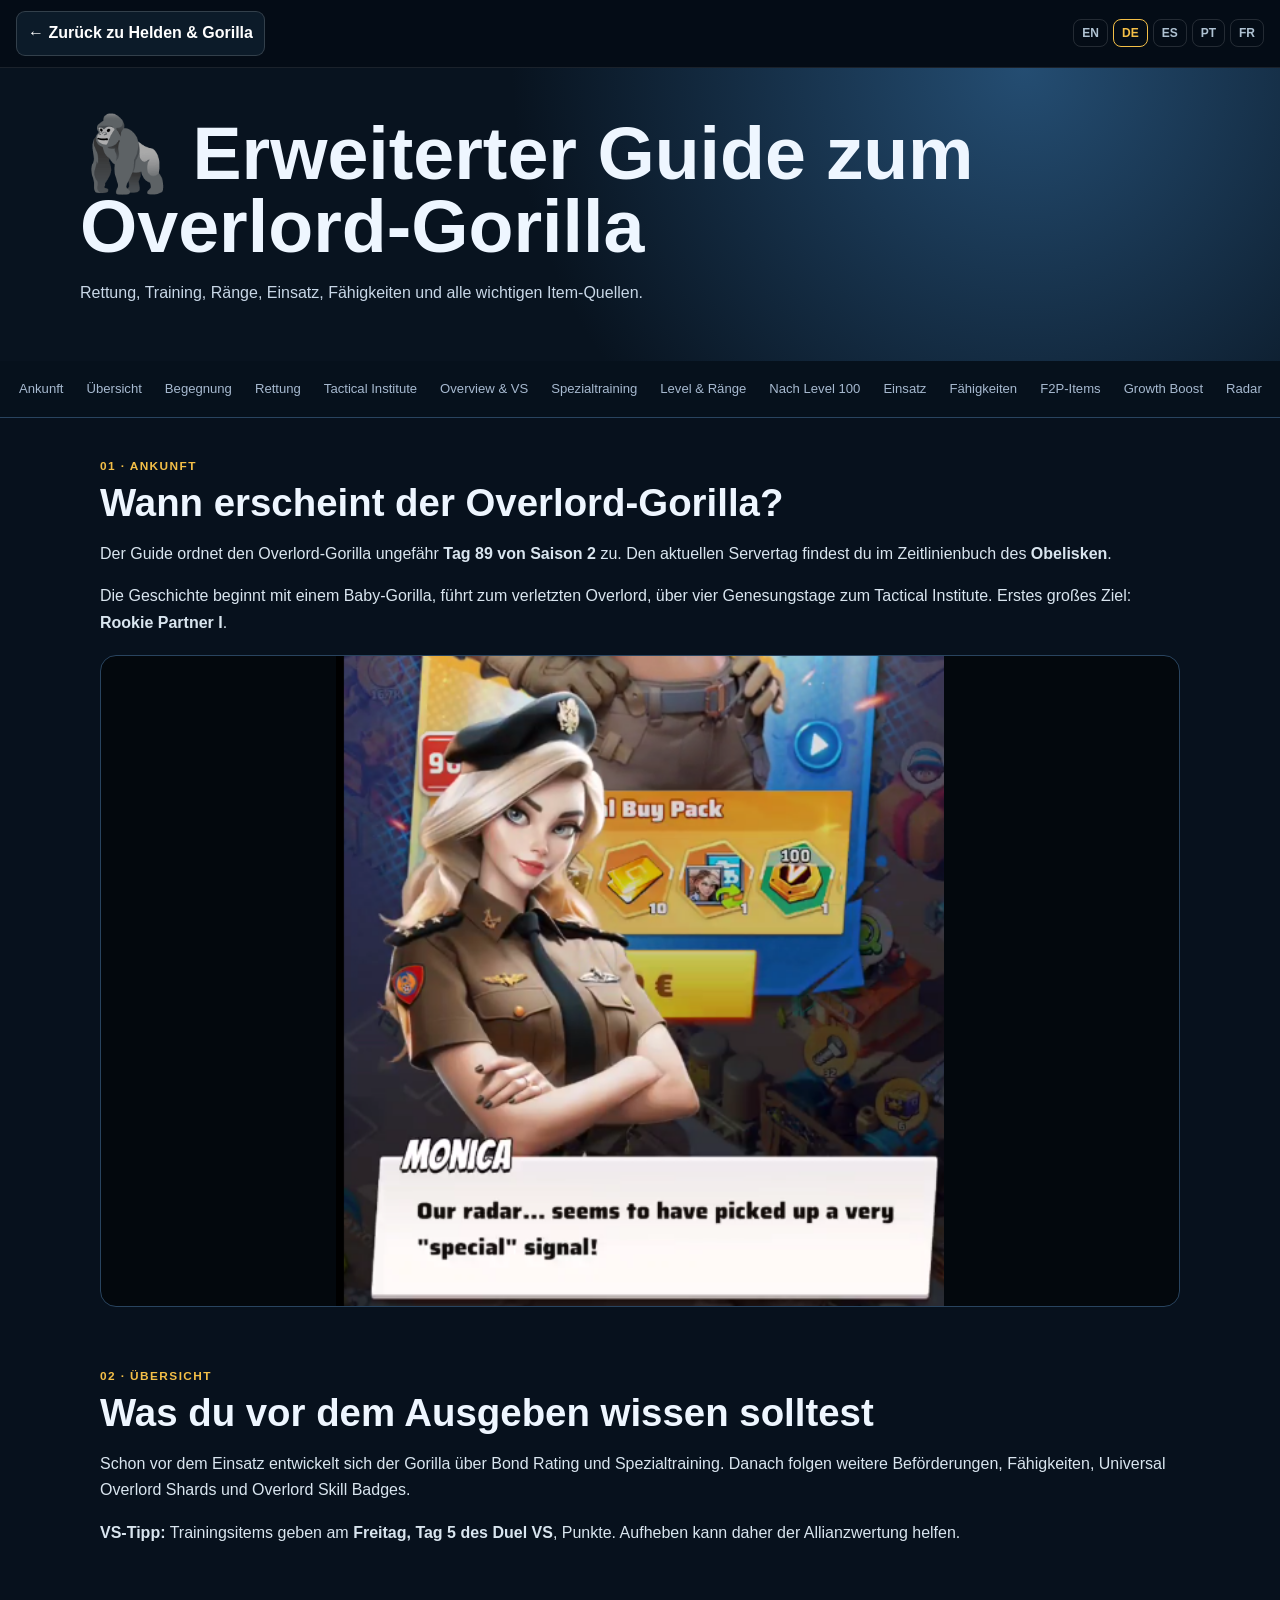
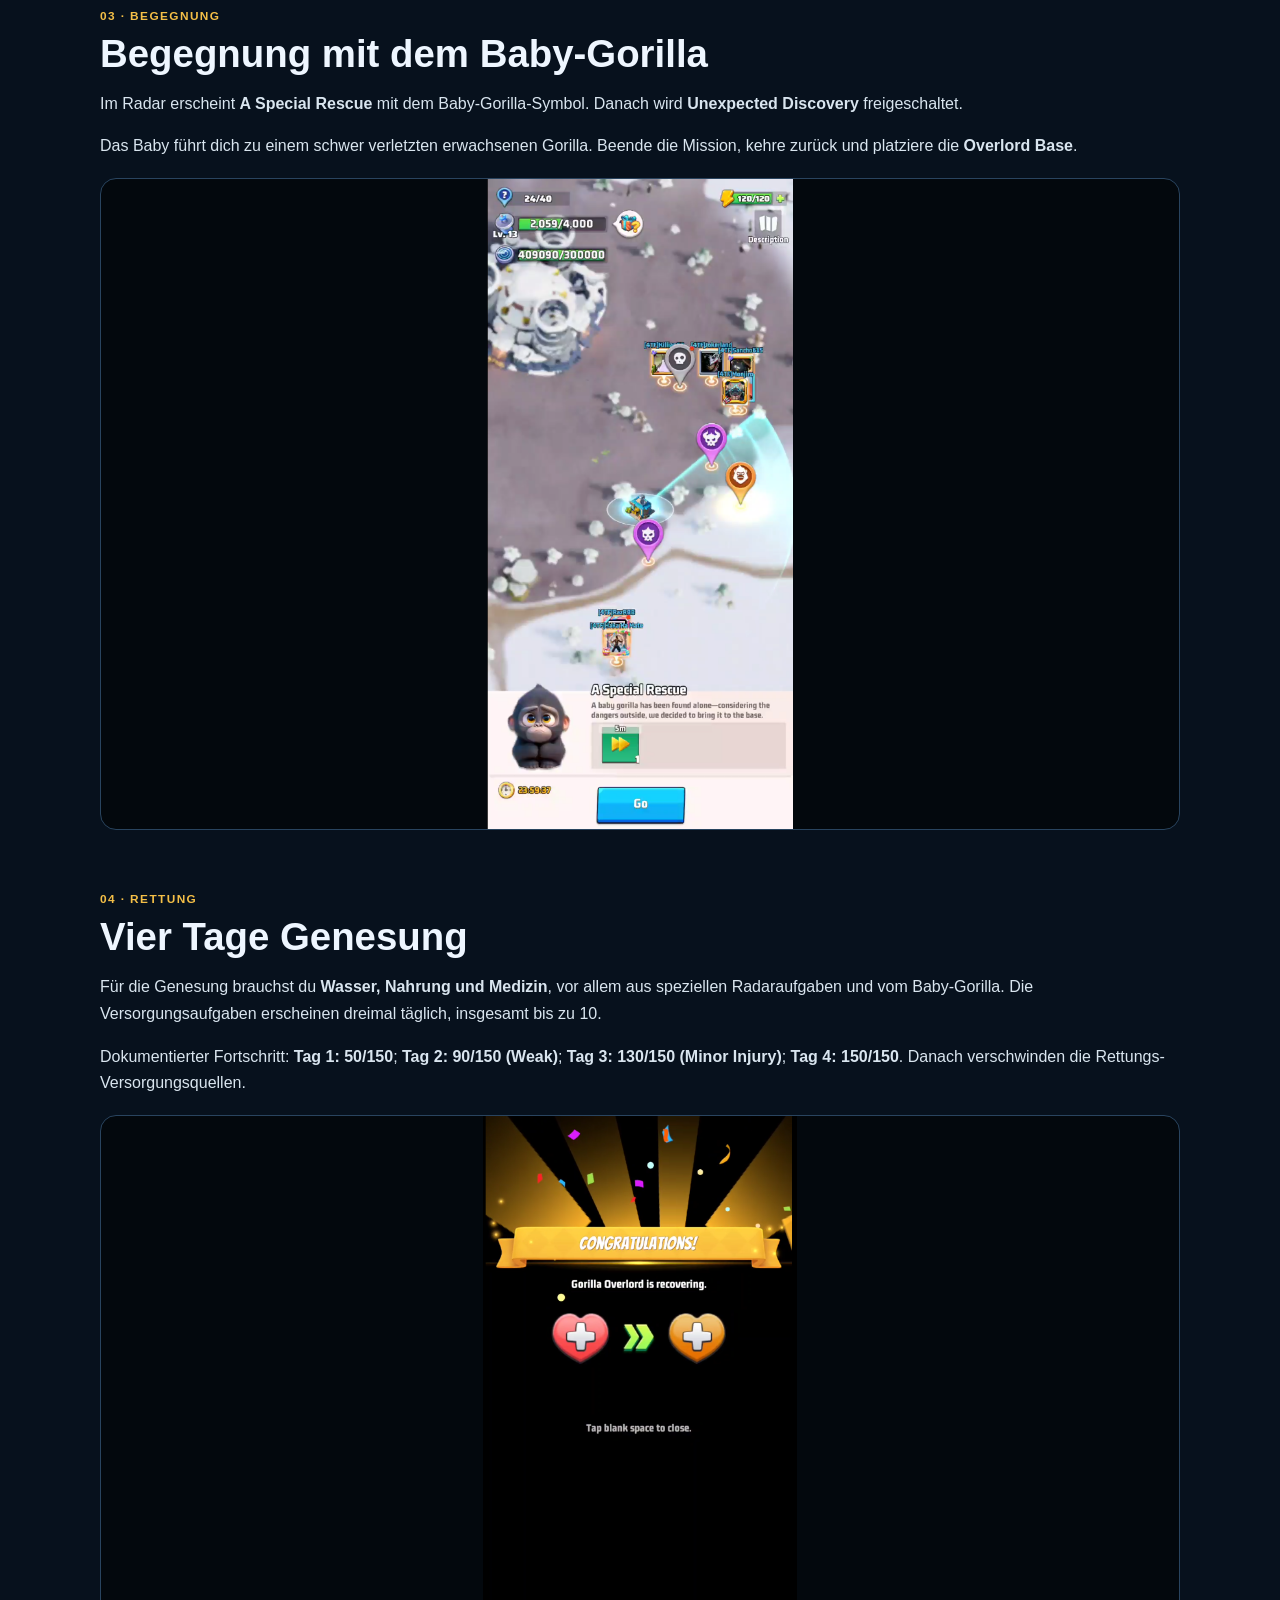
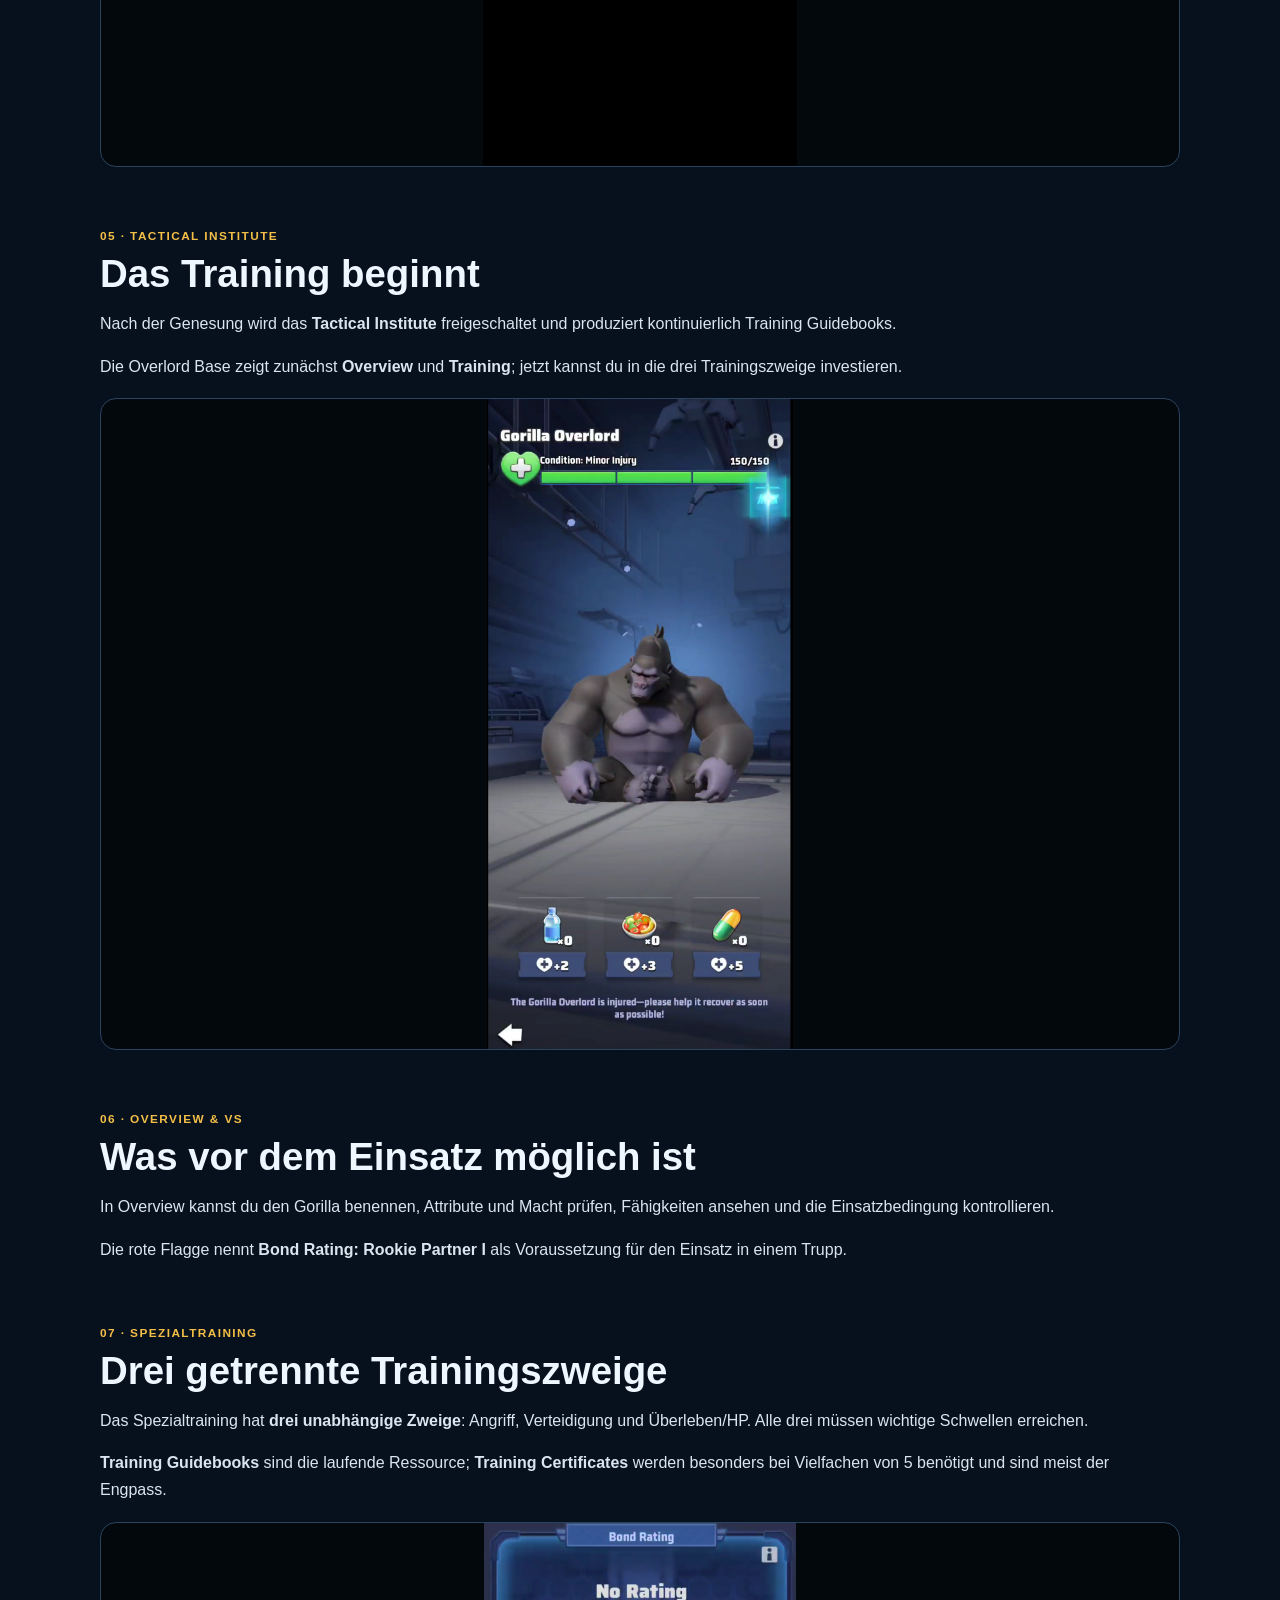
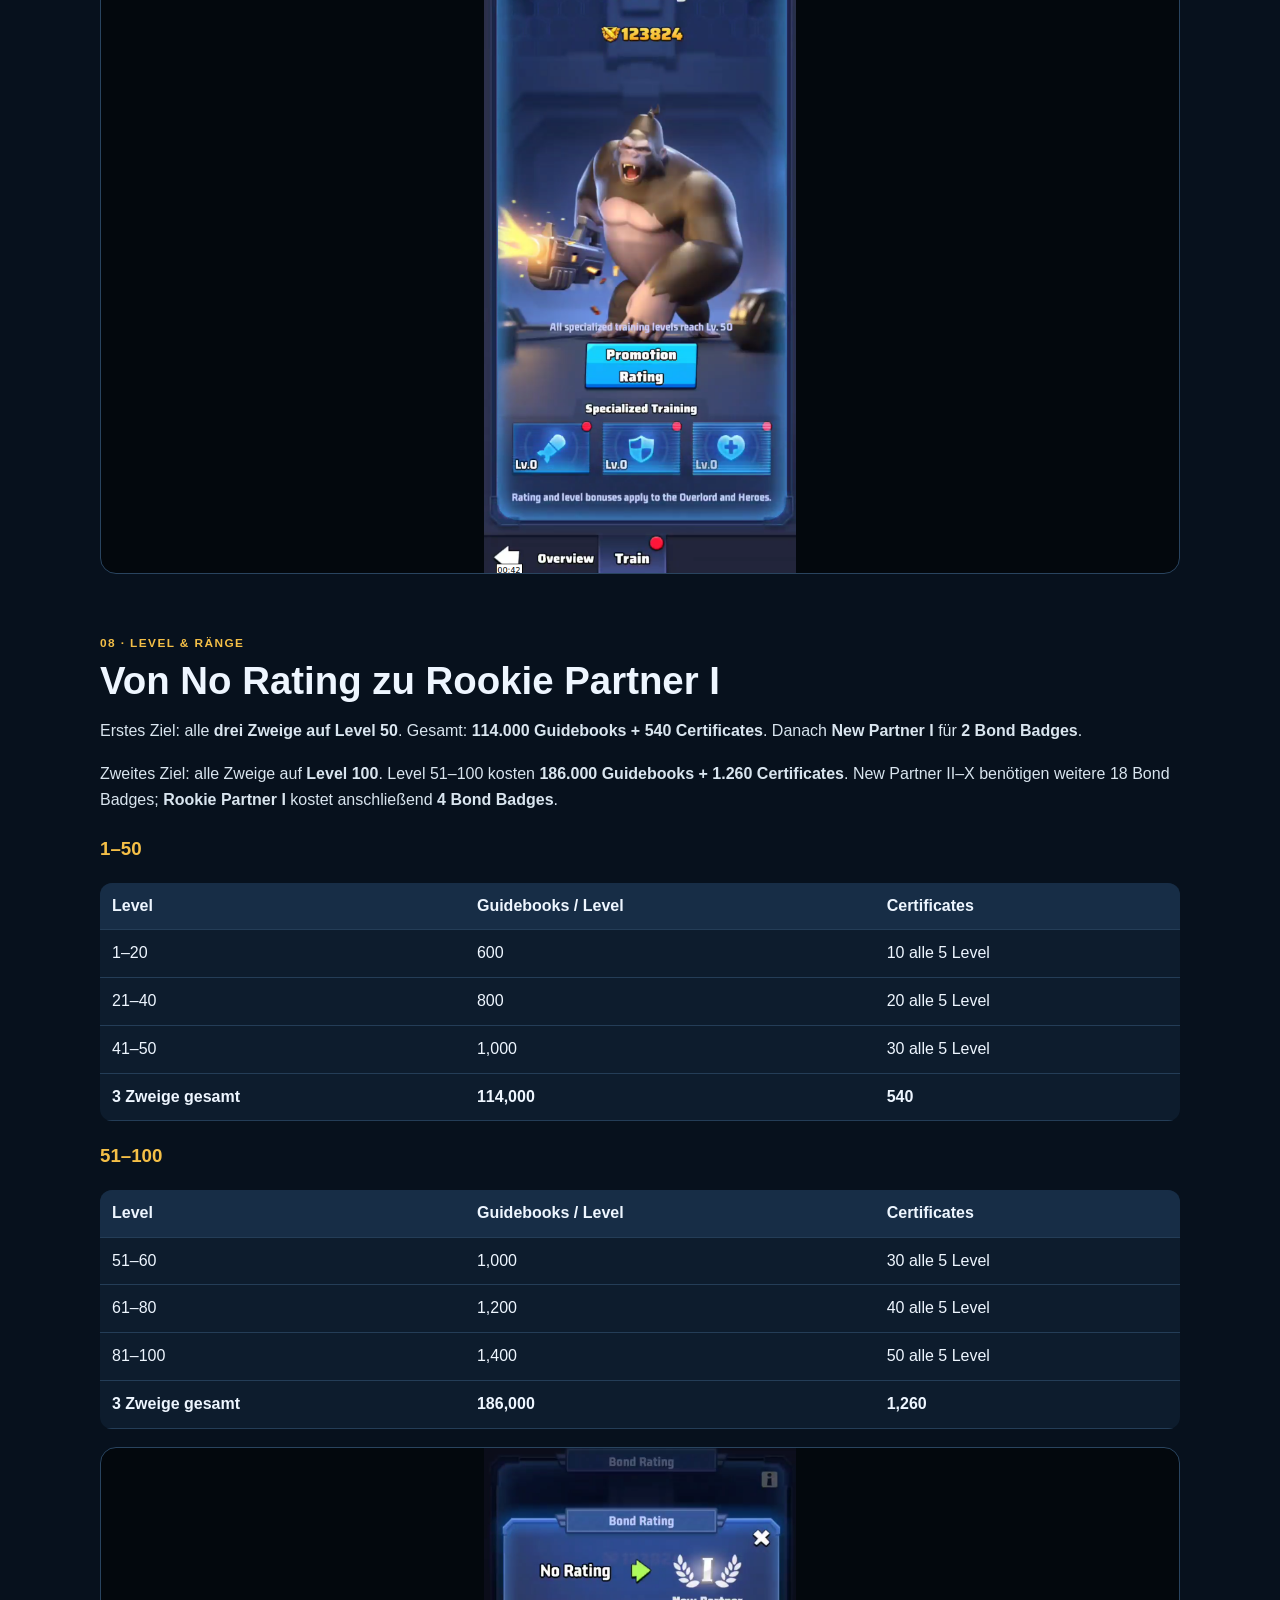
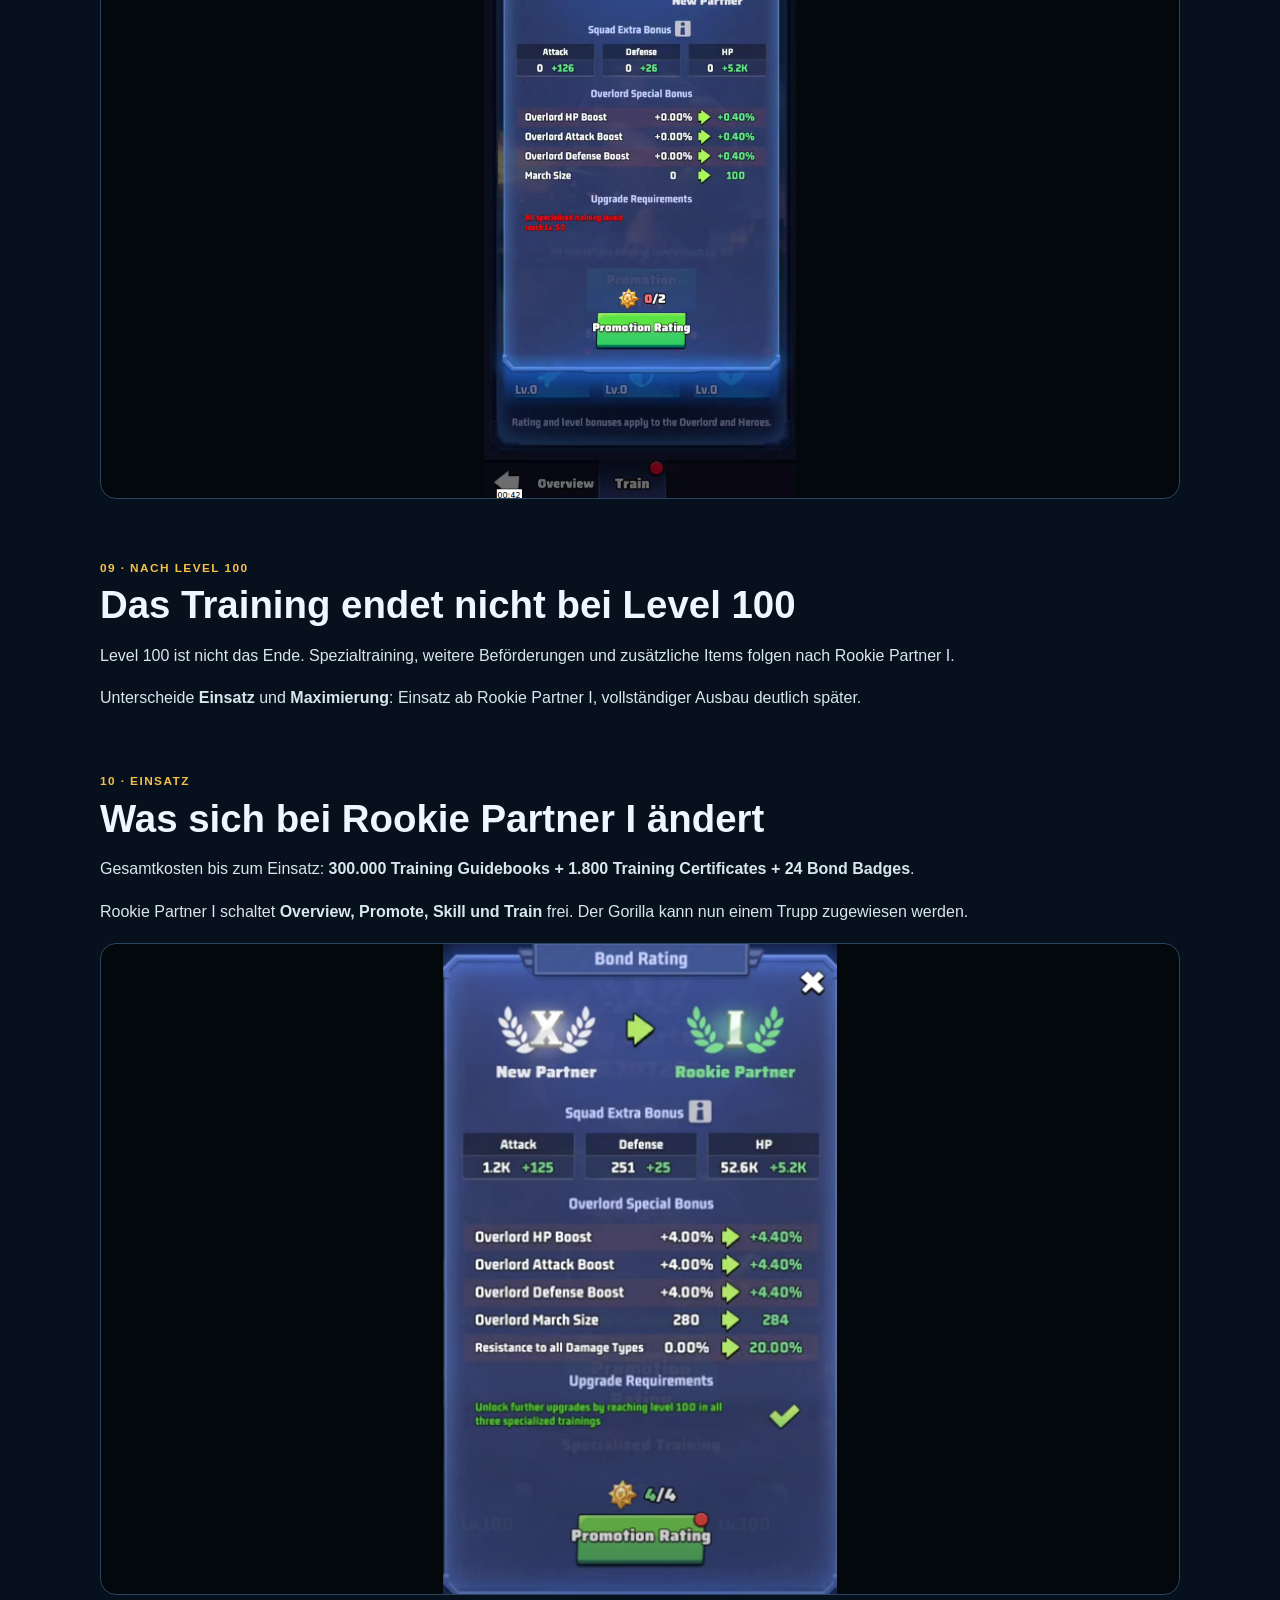
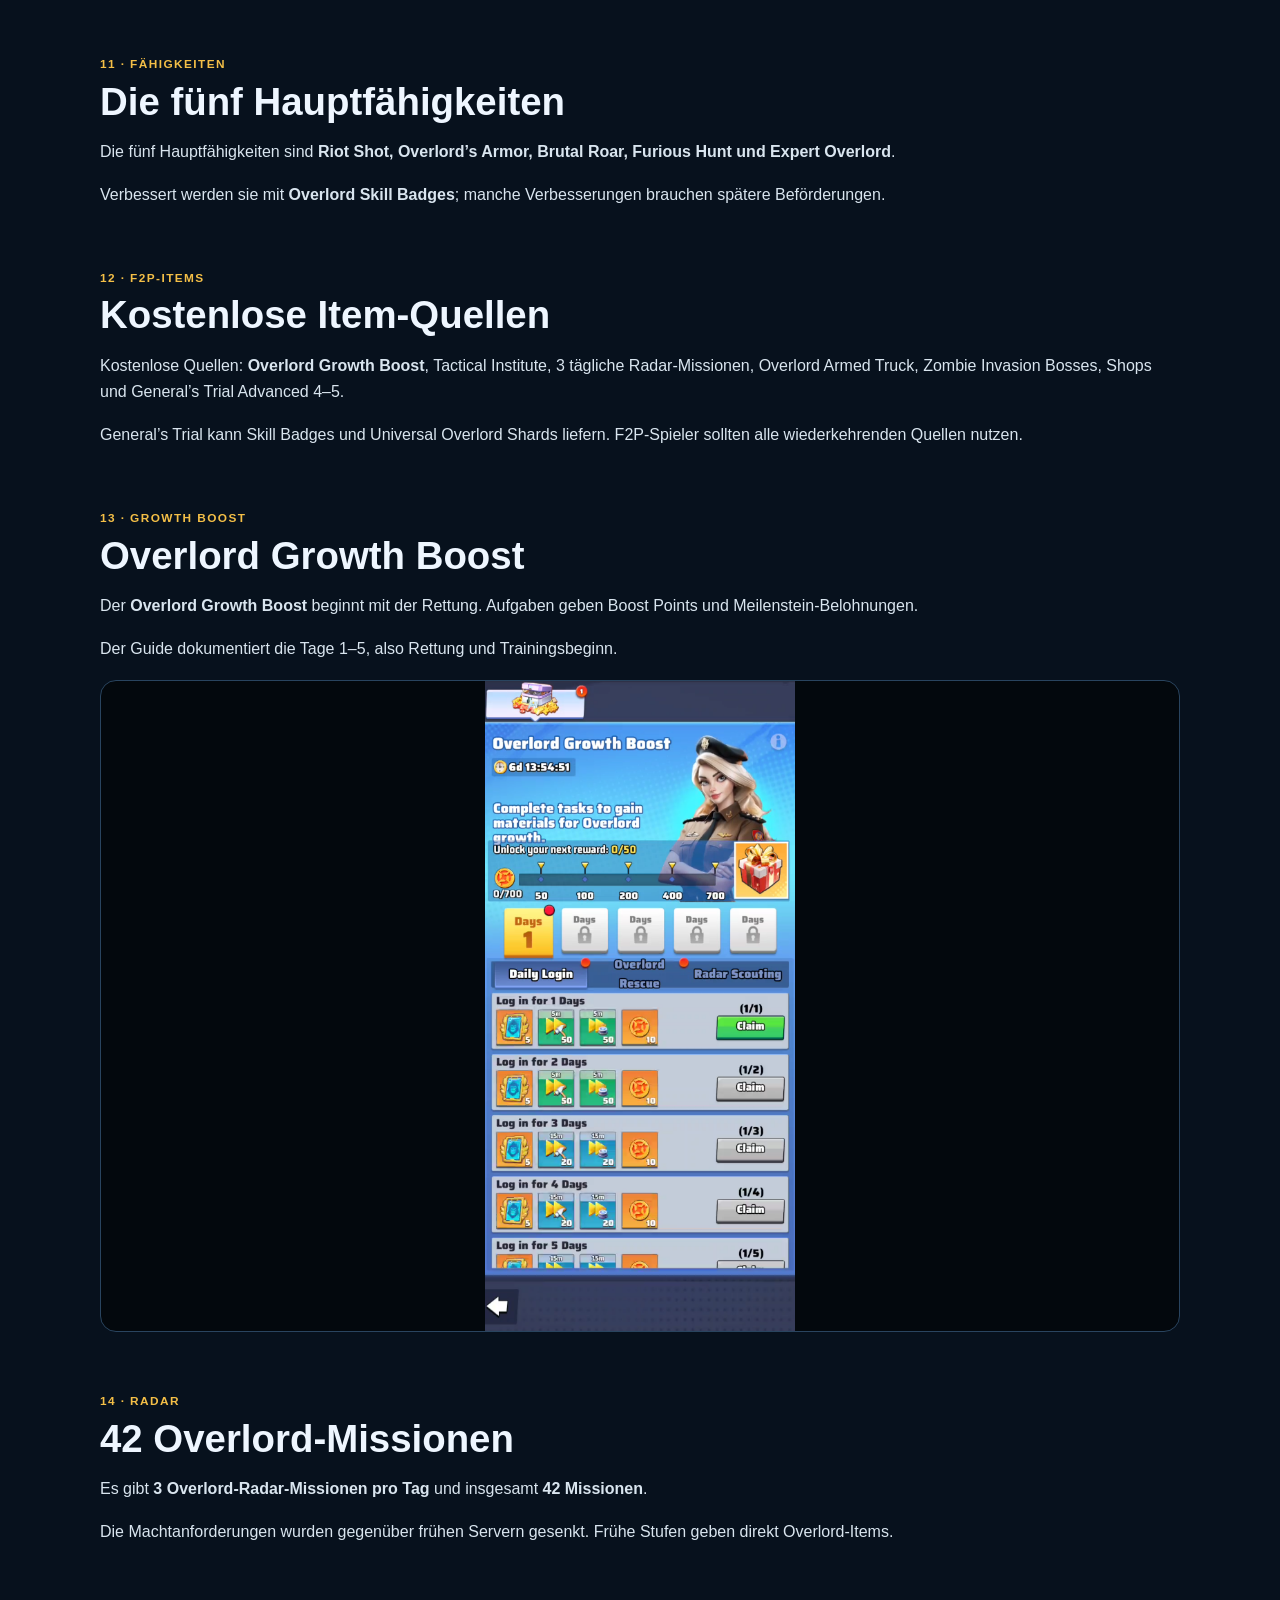
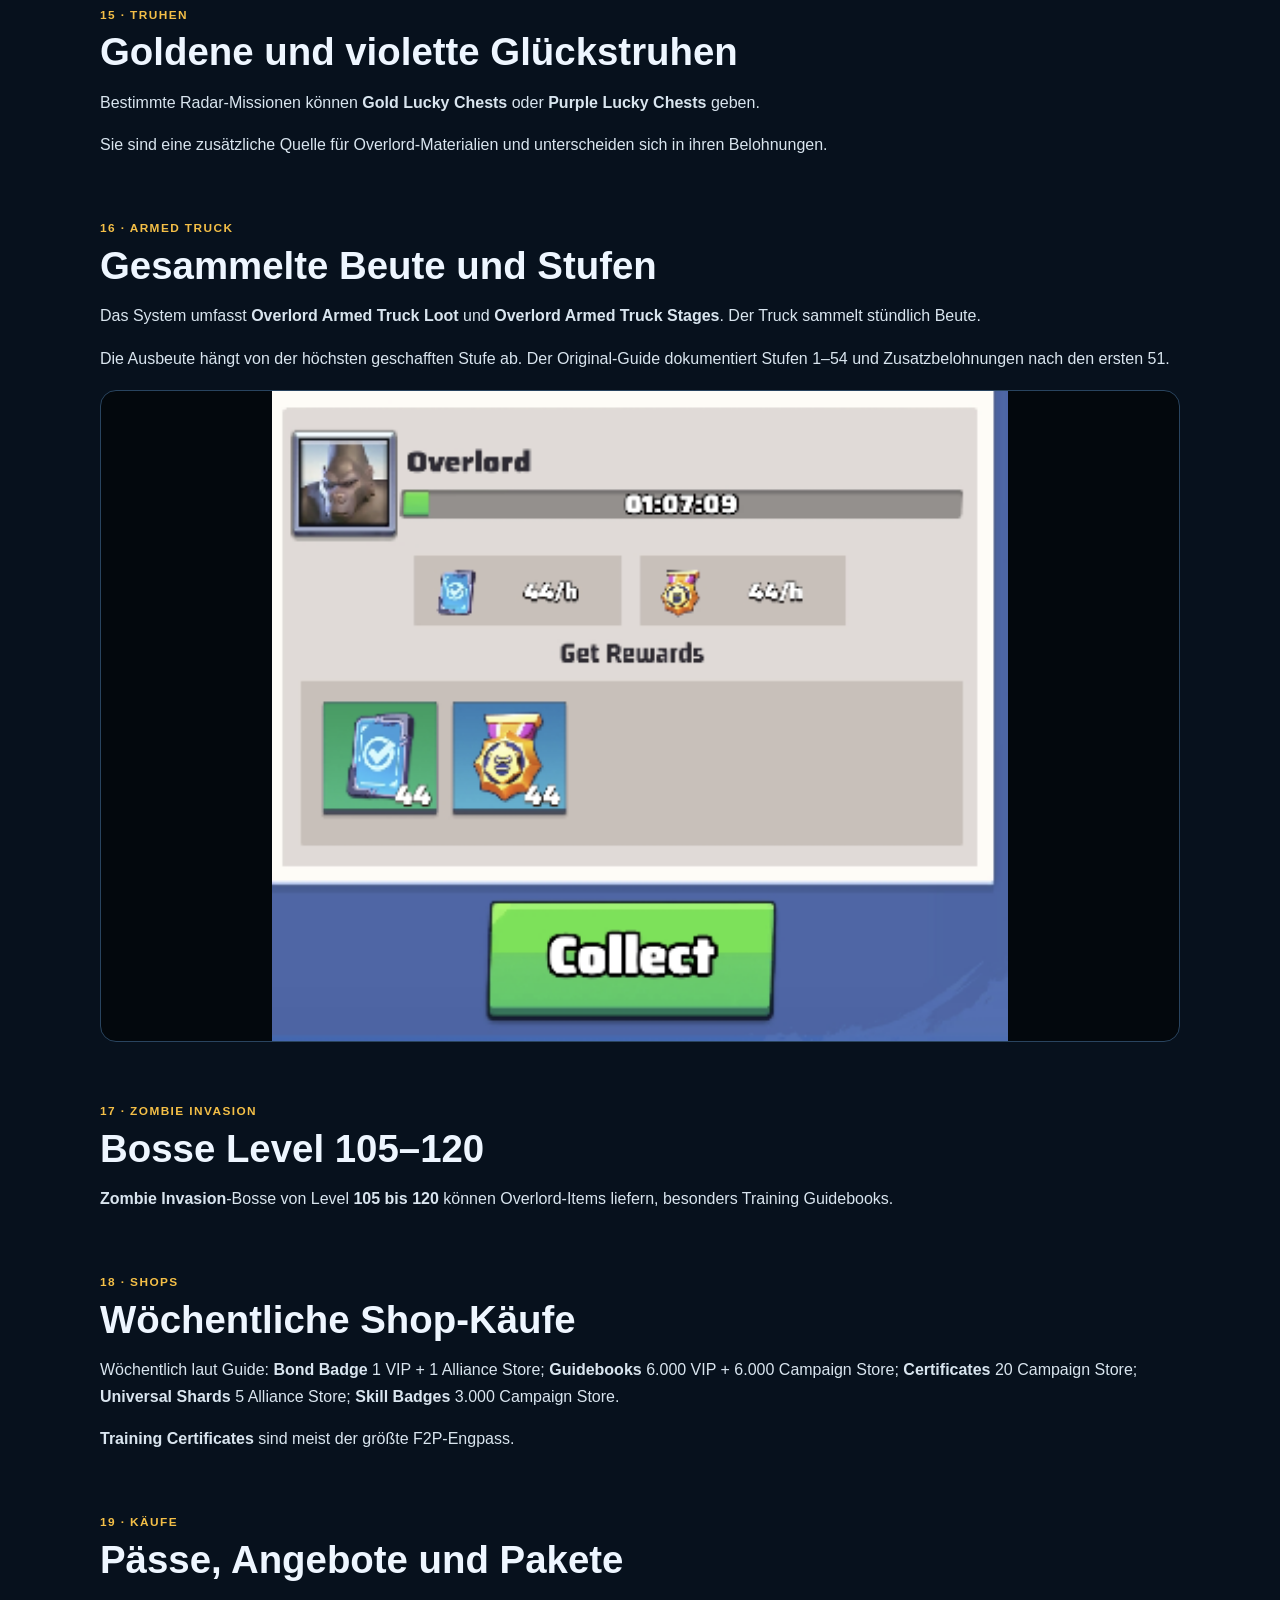
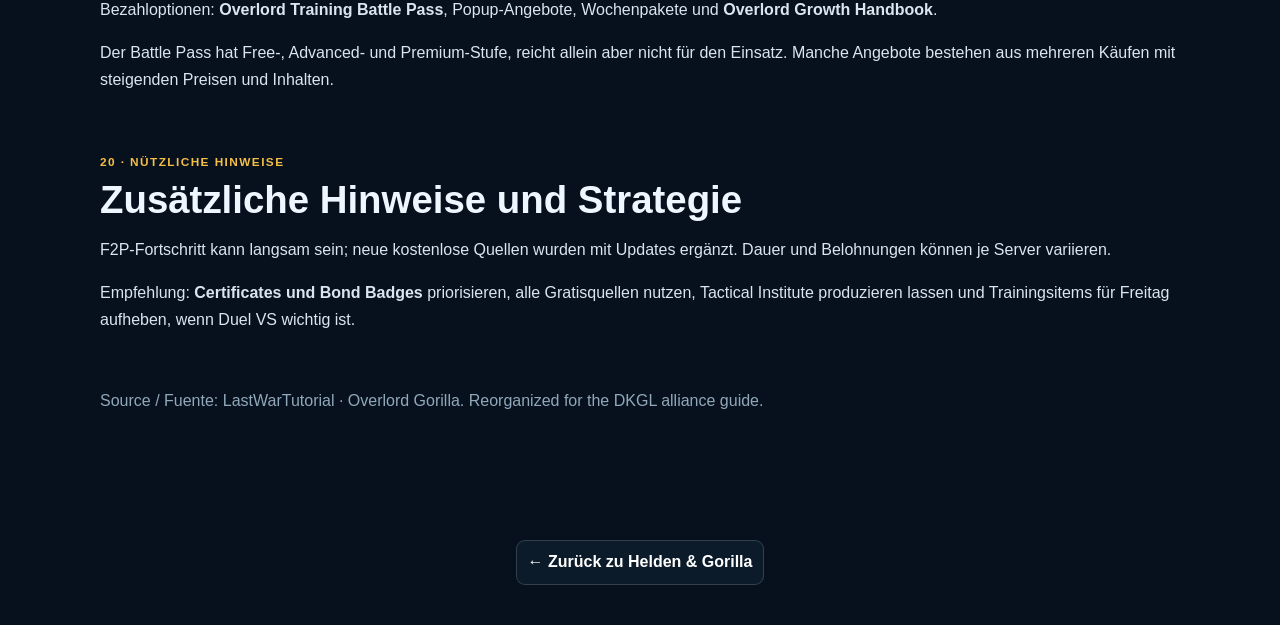
==== commit 7d300939: "Add files via upload" ====
--- a/gorilla-guide-de.html
+++ b/gorilla-guide-de.html
@@ -6,4 +6,4 @@
 .dkgl-langs{display:flex;gap:5px}.dkgl-langs a{text-decoration:none;color:#afc2d3;border:1px solid rgba(255,255,255,.13);border-radius:8px;padding:6px 8px;font:800 12px Inter,Segoe UI,Arial,sans-serif}.dkgl-langs a.active{color:#f4bf47;border-color:#f4bf47}
 .dkgl-bottom-back{max-width:1100px;margin:0 auto 40px;padding:0 18px;text-align:center}
 @media(max-width:620px){.dkgl-extbar{align-items:flex-start;flex-direction:column}.dkgl-langs{width:100%;overflow:auto}}
-</style></head><body><div class="dkgl-extbar"><a class="dkgl-back" href="index.html#heroes">← Zurück zu Helden & Gorilla</a><div class="dkgl-langs"><a class="" href="gorilla-guide-en.html" onclick="localStorage.setItem('dkgl-lang','en')">EN</a><a class="active" href="gorilla-guide-de.html" onclick="localStorage.setItem('dkgl-lang','de')">DE</a><a class="" href="gorilla-guide-es.html" onclick="localStorage.setItem('dkgl-lang','es')">ES</a><a class="" href="gorilla-guide-pt.html" onclick="localStorage.setItem('dkgl-lang','pt')">PT</a><a class="" href="gorilla-guide-fr.html" onclick="localStorage.setItem('dkgl-lang','fr')">FR</a></div></div><header><div class="wrap"><h1>🦍 Erweiterter Guide zum Overlord-Gorilla</h1><p>Rettung, Training, Ränge, Einsatz, Fähigkeiten und alle wichtigen Item-Quellen.</p></div></header><nav><a href="#s1">Ankunft</a><a href="#s2">Übersicht</a><a href="#s3">Begegnung</a><a href="#s4">Rettung</a><a href="#s5">Tactical Institute</a><a href="#s6">Overview & VS</a><a href="#s7">Spezialtraining</a><a href="#s8">Level & Ränge</a><a href="#s9">Nach Level 100</a><a href="#s10">Einsatz</a><a href="#s11">Fähigkeiten</a><a href="#s12">F2P-Items</a><a href="#s13">Growth Boost</a><a href="#s14">Radar</a><a href="#s15">Truhen</a><a href="#s16">Armed Truck</a><a href="#s17">Zombie Invasion</a><a href="#s18">Shops</a><a href="#s19">Käufe</a><a href="#s20">Nützliche Hinweise</a></nav><main><section id="s1"><span class="eyebrow">01 · Ankunft</span><h2>Wann erscheint der Overlord-Gorilla?</h2><p>Der Guide ordnet den Overlord-Gorilla ungefähr <b>Tag 89 von Saison 2</b> zu. Den aktuellen Servertag findest du im Zeitlinienbuch des <b>Obelisken</b>.</p><p>Die Geschichte beginnt mit einem Baby-Gorilla, führt zum verletzten Overlord, über vier Genesungstage zum Tactical Institute. Erstes großes Ziel: <b>Rookie Partner I</b>.</p><figure><img loading="lazy" src="gorilla-radar-start.png" alt="Wann erscheint der Overlord-Gorilla?"></figure></section><section id="s2"><span class="eyebrow">02 · Übersicht</span><h2>Was du vor dem Ausgeben wissen solltest</h2><p>Schon vor dem Einsatz entwickelt sich der Gorilla über Bond Rating und Spezialtraining. Danach folgen weitere Beförderungen, Fähigkeiten, Universal Overlord Shards und Overlord Skill Badges.</p><p><b>VS-Tipp:</b> Trainingsitems geben am <b>Freitag, Tag 5 des Duel VS</b>, Punkte. Aufheben kann daher der Allianzwertung helfen.</p></section><section id="s3"><span class="eyebrow">03 · Begegnung</span><h2>Begegnung mit dem Baby-Gorilla</h2><p>Im Radar erscheint <b>A Special Rescue</b> mit dem Baby-Gorilla-Symbol. Danach wird <b>Unexpected Discovery</b> freigeschaltet.</p><p>Das Baby führt dich zu einem schwer verletzten erwachsenen Gorilla. Beende die Mission, kehre zurück und platziere die <b>Overlord Base</b>.</p><figure><img loading="lazy" src="gorilla-special-rescue.png" alt="Begegnung mit dem Baby-Gorilla"></figure></section><section id="s4"><span class="eyebrow">04 · Rettung</span><h2>Vier Tage Genesung</h2><p>Für die Genesung brauchst du <b>Wasser, Nahrung und Medizin</b>, vor allem aus speziellen Radaraufgaben und vom Baby-Gorilla. Die Versorgungsaufgaben erscheinen dreimal täglich, insgesamt bis zu 10.</p><p>Dokumentierter Fortschritt: <b>Tag 1: 50/150</b>; <b>Tag 2: 90/150 (Weak)</b>; <b>Tag 3: 130/150 (Minor Injury)</b>; <b>Tag 4: 150/150</b>. Danach verschwinden die Rettungs-Versorgungsquellen.</p><figure><img loading="lazy" src="gorilla-recovery.png" alt="Vier Tage Genesung"></figure></section><section id="s5"><span class="eyebrow">05 · Tactical Institute</span><h2>Das Training beginnt</h2><p>Nach der Genesung wird das <b>Tactical Institute</b> freigeschaltet und produziert kontinuierlich Training Guidebooks.</p><p>Die Overlord Base zeigt zunächst <b>Overview</b> und <b>Training</b>; jetzt kannst du in die drei Trainingszweige investieren.</p><figure><img loading="lazy" src="gorilla-recovery-complete.png" alt="Das Training beginnt"></figure></section><section id="s6"><span class="eyebrow">06 · Overview & VS</span><h2>Was vor dem Einsatz möglich ist</h2><p>In Overview kannst du den Gorilla benennen, Attribute und Macht prüfen, Fähigkeiten ansehen und die Einsatzbedingung kontrollieren.</p><p>Die rote Flagge nennt <b>Bond Rating: Rookie Partner I</b> als Voraussetzung für den Einsatz in einem Trupp.</p></section><section id="s7"><span class="eyebrow">07 · Spezialtraining</span><h2>Drei getrennte Trainingszweige</h2><p>Das Spezialtraining hat <b>drei unabhängige Zweige</b>: Angriff, Verteidigung und Überleben/HP. Alle drei müssen wichtige Schwellen erreichen.</p><p><b>Training Guidebooks</b> sind die laufende Ressource; <b>Training Certificates</b> werden besonders bei Vielfachen von 5 benötigt und sind meist der Engpass.</p><figure><img loading="lazy" src="gorilla-bond-training.png" alt="Drei getrennte Trainingszweige"></figure></section><section id="s8"><span class="eyebrow">08 · Level & Ränge</span><h2>Von No Rating zu Rookie Partner I</h2><p>Erstes Ziel: alle <b>drei Zweige auf Level 50</b>. Gesamt: <b>114.000 Guidebooks + 540 Certificates</b>. Danach <b>New Partner I</b> für <b>2 Bond Badges</b>.</p><p>Zweites Ziel: alle Zweige auf <b>Level 100</b>. Level 51–100 kosten <b>186.000 Guidebooks + 1.260 Certificates</b>. New Partner II–X benötigen weitere 18 Bond Badges; <b>Rookie Partner I</b> kostet anschließend <b>4 Bond Badges</b>.</p><h3>1–50</h3><table><tr><th>Level</th><th>Guidebooks / Level</th><th>Certificates</th></tr><tr><td>1–20</td><td>600</td><td>10 alle 5 Level</td></tr><tr><td>21–40</td><td>800</td><td>20 alle 5 Level</td></tr><tr><td>41–50</td><td>1,000</td><td>30 alle 5 Level</td></tr><tr><td><b>3 Zweige gesamt</b></td><td><b>114,000</b></td><td><b>540</b></td></tr></table><h3>51–100</h3><table><tr><th>Level</th><th>Guidebooks / Level</th><th>Certificates</th></tr><tr><td>51–60</td><td>1,000</td><td>30 alle 5 Level</td></tr><tr><td>61–80</td><td>1,200</td><td>40 alle 5 Level</td></tr><tr><td>81–100</td><td>1,400</td><td>50 alle 5 Level</td></tr><tr><td><b>3 Zweige gesamt</b></td><td><b>186,000</b></td><td><b>1,260</b></td></tr></table><figure><img loading="lazy" src="gorilla-level50-promotion.png" alt="Von No Rating zu Rookie Partner I"></figure></section><section id="s9"><span class="eyebrow">09 · Nach Level 100</span><h2>Das Training endet nicht bei Level 100</h2><p>Level 100 ist nicht das Ende. Spezialtraining, weitere Beförderungen und zusätzliche Items folgen nach Rookie Partner I.</p><p>Unterscheide <b>Einsatz</b> und <b>Maximierung</b>: Einsatz ab Rookie Partner I, vollständiger Ausbau deutlich später.</p></section><section id="s10"><span class="eyebrow">10 · Einsatz</span><h2>Was sich bei Rookie Partner I ändert</h2><p>Gesamtkosten bis zum Einsatz: <b>300.000 Training Guidebooks + 1.800 Training Certificates + 24 Bond Badges</b>.</p><p>Rookie Partner I schaltet <b>Overview, Promote, Skill und Train</b> frei. Der Gorilla kann nun einem Trupp zugewiesen werden.</p><figure><img loading="lazy" src="gorilla-rookie-promotion.png" alt="Was sich bei Rookie Partner I ändert"></figure></section><section id="s11"><span class="eyebrow">11 · Fähigkeiten</span><h2>Die fünf Hauptfähigkeiten</h2><p>Die fünf Hauptfähigkeiten sind <b>Riot Shot, Overlord’s Armor, Brutal Roar, Furious Hunt und Expert Overlord</b>.</p><p>Verbessert werden sie mit <b>Overlord Skill Badges</b>; manche Verbesserungen brauchen spätere Beförderungen.</p></section><section id="s12"><span class="eyebrow">12 · F2P-Items</span><h2>Kostenlose Item-Quellen</h2><p>Kostenlose Quellen: <b>Overlord Growth Boost</b>, Tactical Institute, 3 tägliche Radar-Missionen, Overlord Armed Truck, Zombie Invasion Bosses, Shops und General’s Trial Advanced 4–5.</p><p>General’s Trial kann Skill Badges und Universal Overlord Shards liefern. F2P-Spieler sollten alle wiederkehrenden Quellen nutzen.</p></section><section id="s13"><span class="eyebrow">13 · Growth Boost</span><h2>Overlord Growth Boost</h2><p>Der <b>Overlord Growth Boost</b> beginnt mit der Rettung. Aufgaben geben Boost Points und Meilenstein-Belohnungen.</p><p>Der Guide dokumentiert die Tage 1–5, also Rettung und Trainingsbeginn.</p><figure><img loading="lazy" src="gorilla-growth-boost.png" alt="Overlord Growth Boost"></figure></section><section id="s14"><span class="eyebrow">14 · Radar</span><h2>42 Overlord-Missionen</h2><p>Es gibt <b>3 Overlord-Radar-Missionen pro Tag</b> und insgesamt <b>42 Missionen</b>.</p><p>Die Machtanforderungen wurden gegenüber frühen Servern gesenkt. Frühe Stufen geben direkt Overlord-Items.</p></section><section id="s15"><span class="eyebrow">15 · Truhen</span><h2>Goldene und violette Glückstruhen</h2><p>Bestimmte Radar-Missionen können <b>Gold Lucky Chests</b> oder <b>Purple Lucky Chests</b> geben.</p><p>Sie sind eine zusätzliche Quelle für Overlord-Materialien und unterscheiden sich in ihren Belohnungen.</p></section><section id="s16"><span class="eyebrow">16 · Armed Truck</span><h2>Gesammelte Beute und Stufen</h2><p>Das System umfasst <b>Overlord Armed Truck Loot</b> und <b>Overlord Armed Truck Stages</b>. Der Truck sammelt stündlich Beute.</p><p>Die Ausbeute hängt von der höchsten geschafften Stufe ab. Der Original-Guide dokumentiert Stufen 1–54 und Zusatzbelohnungen nach den ersten 51.</p><figure><img loading="lazy" src="gorilla-armed-truck.png" alt="Gesammelte Beute und Stufen"></figure></section><section id="s17"><span class="eyebrow">17 · Zombie Invasion</span><h2>Bosse Level 105–120</h2><p><b>Zombie Invasion</b>-Bosse von Level <b>105 bis 120</b> können Overlord-Items liefern, besonders Training Guidebooks.</p></section><section id="s18"><span class="eyebrow">18 · Shops</span><h2>Wöchentliche Shop-Käufe</h2><p>Wöchentlich laut Guide: <b>Bond Badge</b> 1 VIP + 1 Alliance Store; <b>Guidebooks</b> 6.000 VIP + 6.000 Campaign Store; <b>Certificates</b> 20 Campaign Store; <b>Universal Shards</b> 5 Alliance Store; <b>Skill Badges</b> 3.000 Campaign Store.</p><p><b>Training Certificates</b> sind meist der größte F2P-Engpass.</p></section><section id="s19"><span class="eyebrow">19 · Käufe</span><h2>Pässe, Angebote und Pakete</h2><p>Bezahloptionen: <b>Overlord Training Battle Pass</b>, Popup-Angebote, Wochenpakete und <b>Overlord Growth Handbook</b>.</p><p>Der Battle Pass hat Free-, Advanced- und Premium-Stufe, reicht allein aber nicht für den Einsatz. Manche Angebote bestehen aus mehreren Käufen mit steigenden Preisen und Inhalten.</p></section><section id="s20"><span class="eyebrow">20 · Nützliche Hinweise</span><h2>Zusätzliche Hinweise und Strategie</h2><p>F2P-Fortschritt kann langsam sein; neue kostenlose Quellen wurden mit Updates ergänzt. Dauer und Belohnungen können je Server variieren.</p><p>Empfehlung: <b>Certificates und Bond Badges</b> priorisieren, alle Gratisquellen nutzen, Tactical Institute produzieren lassen und Trainingsitems für Freitag aufheben, wenn Duel VS wichtig ist.</p></section><section><p style="color:#91a8ba">Source / Fuente: LastWarTutorial · Overlord Gorilla. Reorganized for the DKGL alliance guide.</p></section></main><div class="dkgl-bottom-back"><a class="dkgl-back" href="index.html#heroes">← Zurück zu Helden & Gorilla</a></div><script>localStorage.setItem("dkgl-lang","de");</script></body></html>+</style></head><body><div class="dkgl-extbar"><a class="dkgl-back" href="index.html#heroes">← Zurück zu Helden & Gorilla</a><div class="dkgl-langs"><a class="" href="gorilla-guide-en.html" onclick="localStorage.setItem('dkgl-lang','en')">EN</a><a class="active" href="gorilla-guide-de.html" onclick="localStorage.setItem('dkgl-lang','de')">DE</a><a class="" href="gorilla-guide-es.html" onclick="localStorage.setItem('dkgl-lang','es')">ES</a><a class="" href="gorilla-guide-pt.html" onclick="localStorage.setItem('dkgl-lang','pt')">PT</a><a class="" href="gorilla-guide-fr.html" onclick="localStorage.setItem('dkgl-lang','fr')">FR</a></div></div><header><div class="wrap"><h1>🦍 Erweiterter Guide zum Overlord-Gorilla</h1><p>Rettung, Training, Ränge, Einsatz, Fähigkeiten und alle wichtigen Item-Quellen.</p></div></header><nav><a href="#s1">Ankunft</a><a href="#s2">Übersicht</a><a href="#s3">Begegnung</a><a href="#s4">Rettung</a><a href="#s5">Tactical Institute</a><a href="#s6">Overview & VS</a><a href="#s7">Spezialtraining</a><a href="#s8">Level & Ränge</a><a href="#s9">Nach Level 100</a><a href="#s10">Einsatz</a><a href="#s11">Fähigkeiten</a><a href="#s12">F2P-Items</a><a href="#s13">Growth Boost</a><a href="#s14">Radar</a><a href="#s15">Truhen</a><a href="#s16">Armed Truck</a><a href="#s17">Zombie Invasion</a><a href="#s18">Shops</a><a href="#s19">Käufe</a><a href="#s20">Nützliche Hinweise</a></nav><main><section id="s1"><span class="eyebrow">01 · Ankunft</span><h2>Wann erscheint der Overlord-Gorilla?</h2><p>Der Guide ordnet den Overlord-Gorilla ungefähr <b>Tag 89 von Saison 2</b> zu. Den aktuellen Servertag findest du im Zeitlinienbuch des <b>Obelisken</b>.</p><p>Die Geschichte beginnt mit einem Baby-Gorilla, führt zum verletzten Overlord, über vier Genesungstage zum Tactical Institute. Erstes großes Ziel: <b>Rookie Partner I</b>.</p><figure><img loading="lazy" src="assets/gorilla-radar-start.png" alt="Wann erscheint der Overlord-Gorilla?"></figure></section><section id="s2"><span class="eyebrow">02 · Übersicht</span><h2>Was du vor dem Ausgeben wissen solltest</h2><p>Schon vor dem Einsatz entwickelt sich der Gorilla über Bond Rating und Spezialtraining. Danach folgen weitere Beförderungen, Fähigkeiten, Universal Overlord Shards und Overlord Skill Badges.</p><p><b>VS-Tipp:</b> Trainingsitems geben am <b>Freitag, Tag 5 des Duel VS</b>, Punkte. Aufheben kann daher der Allianzwertung helfen.</p></section><section id="s3"><span class="eyebrow">03 · Begegnung</span><h2>Begegnung mit dem Baby-Gorilla</h2><p>Im Radar erscheint <b>A Special Rescue</b> mit dem Baby-Gorilla-Symbol. Danach wird <b>Unexpected Discovery</b> freigeschaltet.</p><p>Das Baby führt dich zu einem schwer verletzten erwachsenen Gorilla. Beende die Mission, kehre zurück und platziere die <b>Overlord Base</b>.</p><figure><img loading="lazy" src="assets/gorilla-special-rescue.png" alt="Begegnung mit dem Baby-Gorilla"></figure></section><section id="s4"><span class="eyebrow">04 · Rettung</span><h2>Vier Tage Genesung</h2><p>Für die Genesung brauchst du <b>Wasser, Nahrung und Medizin</b>, vor allem aus speziellen Radaraufgaben und vom Baby-Gorilla. Die Versorgungsaufgaben erscheinen dreimal täglich, insgesamt bis zu 10.</p><p>Dokumentierter Fortschritt: <b>Tag 1: 50/150</b>; <b>Tag 2: 90/150 (Weak)</b>; <b>Tag 3: 130/150 (Minor Injury)</b>; <b>Tag 4: 150/150</b>. Danach verschwinden die Rettungs-Versorgungsquellen.</p><figure><img loading="lazy" src="assets/gorilla-recovery.png" alt="Vier Tage Genesung"></figure></section><section id="s5"><span class="eyebrow">05 · Tactical Institute</span><h2>Das Training beginnt</h2><p>Nach der Genesung wird das <b>Tactical Institute</b> freigeschaltet und produziert kontinuierlich Training Guidebooks.</p><p>Die Overlord Base zeigt zunächst <b>Overview</b> und <b>Training</b>; jetzt kannst du in die drei Trainingszweige investieren.</p><figure><img loading="lazy" src="assets/gorilla-recovery-complete.png" alt="Das Training beginnt"></figure></section><section id="s6"><span class="eyebrow">06 · Overview & VS</span><h2>Was vor dem Einsatz möglich ist</h2><p>In Overview kannst du den Gorilla benennen, Attribute und Macht prüfen, Fähigkeiten ansehen und die Einsatzbedingung kontrollieren.</p><p>Die rote Flagge nennt <b>Bond Rating: Rookie Partner I</b> als Voraussetzung für den Einsatz in einem Trupp.</p></section><section id="s7"><span class="eyebrow">07 · Spezialtraining</span><h2>Drei getrennte Trainingszweige</h2><p>Das Spezialtraining hat <b>drei unabhängige Zweige</b>: Angriff, Verteidigung und Überleben/HP. Alle drei müssen wichtige Schwellen erreichen.</p><p><b>Training Guidebooks</b> sind die laufende Ressource; <b>Training Certificates</b> werden besonders bei Vielfachen von 5 benötigt und sind meist der Engpass.</p><figure><img loading="lazy" src="assets/gorilla-bond-training.png" alt="Drei getrennte Trainingszweige"></figure></section><section id="s8"><span class="eyebrow">08 · Level & Ränge</span><h2>Von No Rating zu Rookie Partner I</h2><p>Erstes Ziel: alle <b>drei Zweige auf Level 50</b>. Gesamt: <b>114.000 Guidebooks + 540 Certificates</b>. Danach <b>New Partner I</b> für <b>2 Bond Badges</b>.</p><p>Zweites Ziel: alle Zweige auf <b>Level 100</b>. Level 51–100 kosten <b>186.000 Guidebooks + 1.260 Certificates</b>. New Partner II–X benötigen weitere 18 Bond Badges; <b>Rookie Partner I</b> kostet anschließend <b>4 Bond Badges</b>.</p><h3>1–50</h3><table><tr><th>Level</th><th>Guidebooks / Level</th><th>Certificates</th></tr><tr><td>1–20</td><td>600</td><td>10 alle 5 Level</td></tr><tr><td>21–40</td><td>800</td><td>20 alle 5 Level</td></tr><tr><td>41–50</td><td>1,000</td><td>30 alle 5 Level</td></tr><tr><td><b>3 Zweige gesamt</b></td><td><b>114,000</b></td><td><b>540</b></td></tr></table><h3>51–100</h3><table><tr><th>Level</th><th>Guidebooks / Level</th><th>Certificates</th></tr><tr><td>51–60</td><td>1,000</td><td>30 alle 5 Level</td></tr><tr><td>61–80</td><td>1,200</td><td>40 alle 5 Level</td></tr><tr><td>81–100</td><td>1,400</td><td>50 alle 5 Level</td></tr><tr><td><b>3 Zweige gesamt</b></td><td><b>186,000</b></td><td><b>1,260</b></td></tr></table><figure><img loading="lazy" src="assets/gorilla-level50-promotion.png" alt="Von No Rating zu Rookie Partner I"></figure></section><section id="s9"><span class="eyebrow">09 · Nach Level 100</span><h2>Das Training endet nicht bei Level 100</h2><p>Level 100 ist nicht das Ende. Spezialtraining, weitere Beförderungen und zusätzliche Items folgen nach Rookie Partner I.</p><p>Unterscheide <b>Einsatz</b> und <b>Maximierung</b>: Einsatz ab Rookie Partner I, vollständiger Ausbau deutlich später.</p></section><section id="s10"><span class="eyebrow">10 · Einsatz</span><h2>Was sich bei Rookie Partner I ändert</h2><p>Gesamtkosten bis zum Einsatz: <b>300.000 Training Guidebooks + 1.800 Training Certificates + 24 Bond Badges</b>.</p><p>Rookie Partner I schaltet <b>Overview, Promote, Skill und Train</b> frei. Der Gorilla kann nun einem Trupp zugewiesen werden.</p><figure><img loading="lazy" src="assets/gorilla-rookie-promotion.png" alt="Was sich bei Rookie Partner I ändert"></figure></section><section id="s11"><span class="eyebrow">11 · Fähigkeiten</span><h2>Die fünf Hauptfähigkeiten</h2><p>Die fünf Hauptfähigkeiten sind <b>Riot Shot, Overlord’s Armor, Brutal Roar, Furious Hunt und Expert Overlord</b>.</p><p>Verbessert werden sie mit <b>Overlord Skill Badges</b>; manche Verbesserungen brauchen spätere Beförderungen.</p></section><section id="s12"><span class="eyebrow">12 · F2P-Items</span><h2>Kostenlose Item-Quellen</h2><p>Kostenlose Quellen: <b>Overlord Growth Boost</b>, Tactical Institute, 3 tägliche Radar-Missionen, Overlord Armed Truck, Zombie Invasion Bosses, Shops und General’s Trial Advanced 4–5.</p><p>General’s Trial kann Skill Badges und Universal Overlord Shards liefern. F2P-Spieler sollten alle wiederkehrenden Quellen nutzen.</p></section><section id="s13"><span class="eyebrow">13 · Growth Boost</span><h2>Overlord Growth Boost</h2><p>Der <b>Overlord Growth Boost</b> beginnt mit der Rettung. Aufgaben geben Boost Points und Meilenstein-Belohnungen.</p><p>Der Guide dokumentiert die Tage 1–5, also Rettung und Trainingsbeginn.</p><figure><img loading="lazy" src="assets/gorilla-growth-boost.png" alt="Overlord Growth Boost"></figure></section><section id="s14"><span class="eyebrow">14 · Radar</span><h2>42 Overlord-Missionen</h2><p>Es gibt <b>3 Overlord-Radar-Missionen pro Tag</b> und insgesamt <b>42 Missionen</b>.</p><p>Die Machtanforderungen wurden gegenüber frühen Servern gesenkt. Frühe Stufen geben direkt Overlord-Items.</p></section><section id="s15"><span class="eyebrow">15 · Truhen</span><h2>Goldene und violette Glückstruhen</h2><p>Bestimmte Radar-Missionen können <b>Gold Lucky Chests</b> oder <b>Purple Lucky Chests</b> geben.</p><p>Sie sind eine zusätzliche Quelle für Overlord-Materialien und unterscheiden sich in ihren Belohnungen.</p></section><section id="s16"><span class="eyebrow">16 · Armed Truck</span><h2>Gesammelte Beute und Stufen</h2><p>Das System umfasst <b>Overlord Armed Truck Loot</b> und <b>Overlord Armed Truck Stages</b>. Der Truck sammelt stündlich Beute.</p><p>Die Ausbeute hängt von der höchsten geschafften Stufe ab. Der Original-Guide dokumentiert Stufen 1–54 und Zusatzbelohnungen nach den ersten 51.</p><figure><img loading="lazy" src="assets/gorilla-armed-truck.png" alt="Gesammelte Beute und Stufen"></figure></section><section id="s17"><span class="eyebrow">17 · Zombie Invasion</span><h2>Bosse Level 105–120</h2><p><b>Zombie Invasion</b>-Bosse von Level <b>105 bis 120</b> können Overlord-Items liefern, besonders Training Guidebooks.</p></section><section id="s18"><span class="eyebrow">18 · Shops</span><h2>Wöchentliche Shop-Käufe</h2><p>Wöchentlich laut Guide: <b>Bond Badge</b> 1 VIP + 1 Alliance Store; <b>Guidebooks</b> 6.000 VIP + 6.000 Campaign Store; <b>Certificates</b> 20 Campaign Store; <b>Universal Shards</b> 5 Alliance Store; <b>Skill Badges</b> 3.000 Campaign Store.</p><p><b>Training Certificates</b> sind meist der größte F2P-Engpass.</p></section><section id="s19"><span class="eyebrow">19 · Käufe</span><h2>Pässe, Angebote und Pakete</h2><p>Bezahloptionen: <b>Overlord Training Battle Pass</b>, Popup-Angebote, Wochenpakete und <b>Overlord Growth Handbook</b>.</p><p>Der Battle Pass hat Free-, Advanced- und Premium-Stufe, reicht allein aber nicht für den Einsatz. Manche Angebote bestehen aus mehreren Käufen mit steigenden Preisen und Inhalten.</p></section><section id="s20"><span class="eyebrow">20 · Nützliche Hinweise</span><h2>Zusätzliche Hinweise und Strategie</h2><p>F2P-Fortschritt kann langsam sein; neue kostenlose Quellen wurden mit Updates ergänzt. Dauer und Belohnungen können je Server variieren.</p><p>Empfehlung: <b>Certificates und Bond Badges</b> priorisieren, alle Gratisquellen nutzen, Tactical Institute produzieren lassen und Trainingsitems für Freitag aufheben, wenn Duel VS wichtig ist.</p></section><section><p style="color:#91a8ba">Source / Fuente: LastWarTutorial · Overlord Gorilla. Reorganized for the DKGL alliance guide.</p></section></main><div class="dkgl-bottom-back"><a class="dkgl-back" href="index.html#heroes">← Zurück zu Helden & Gorilla</a></div><script>localStorage.setItem("dkgl-lang","de");</script></body></html>
